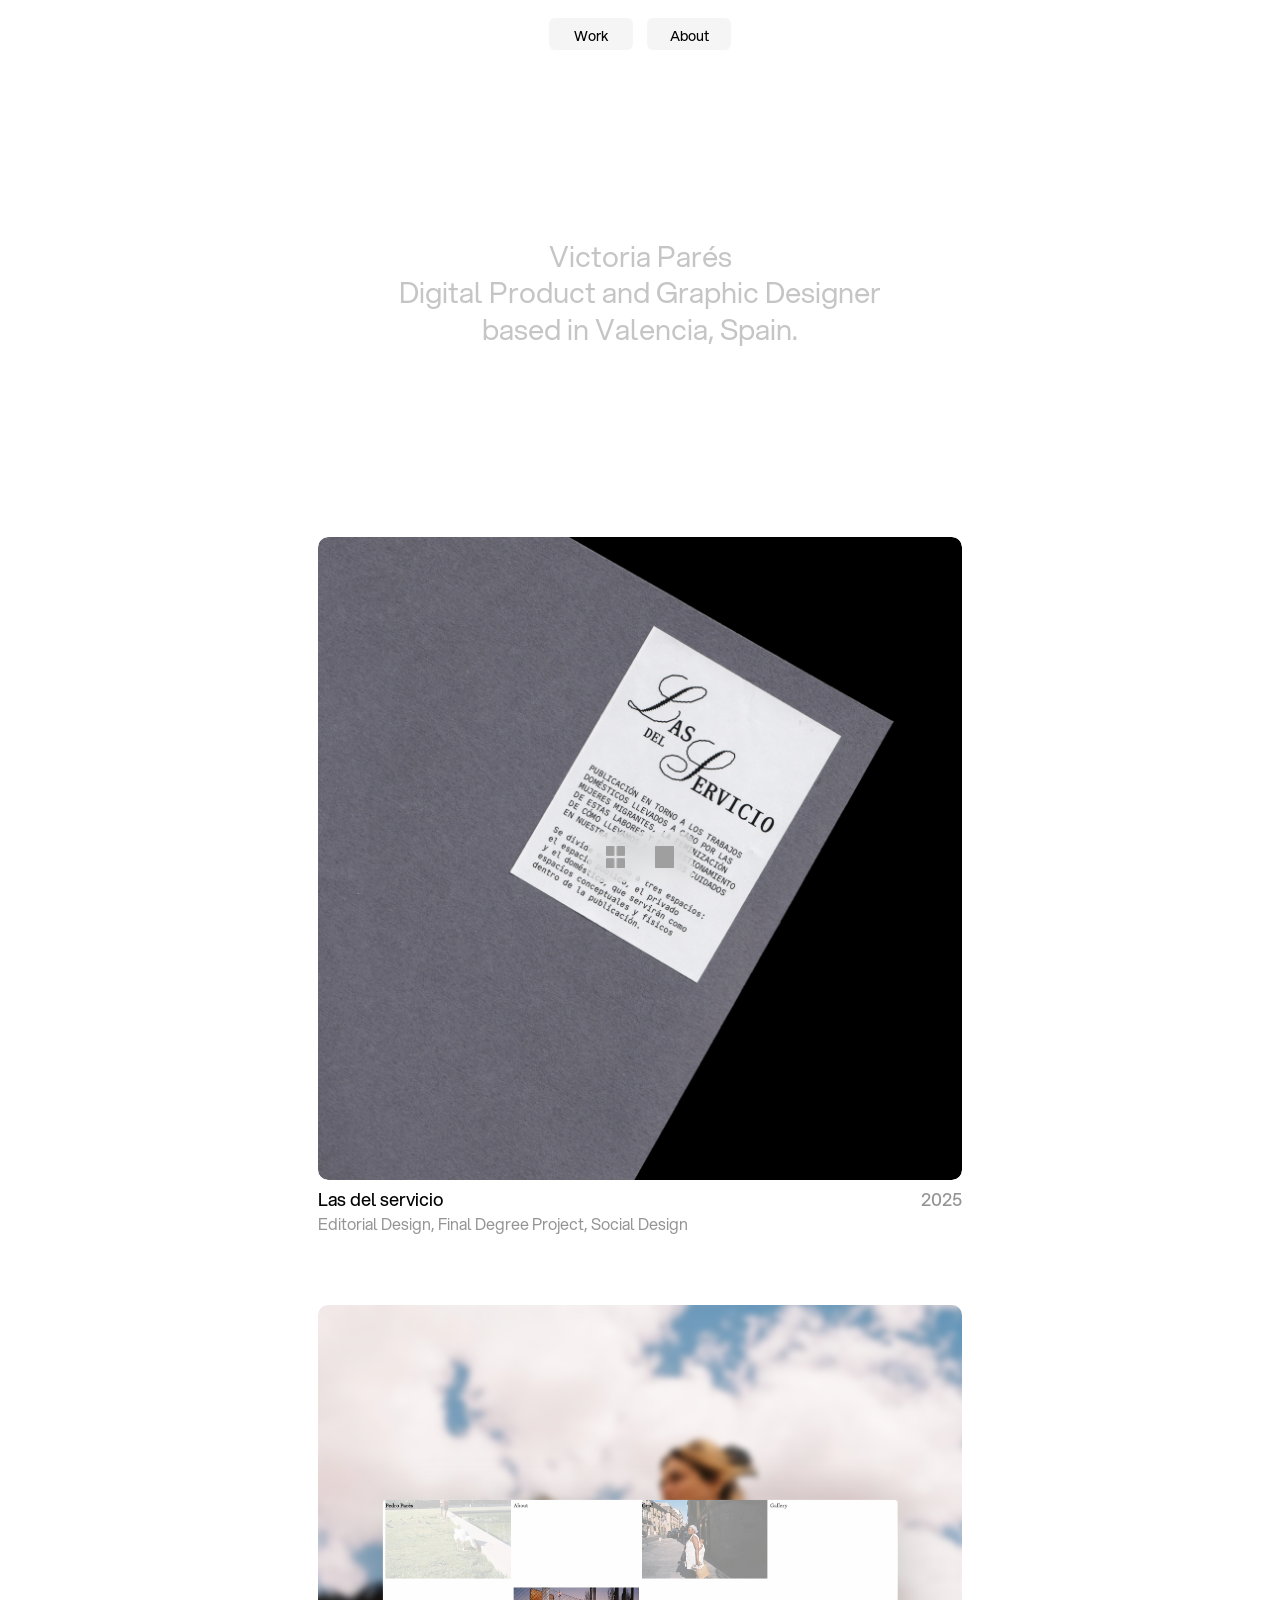
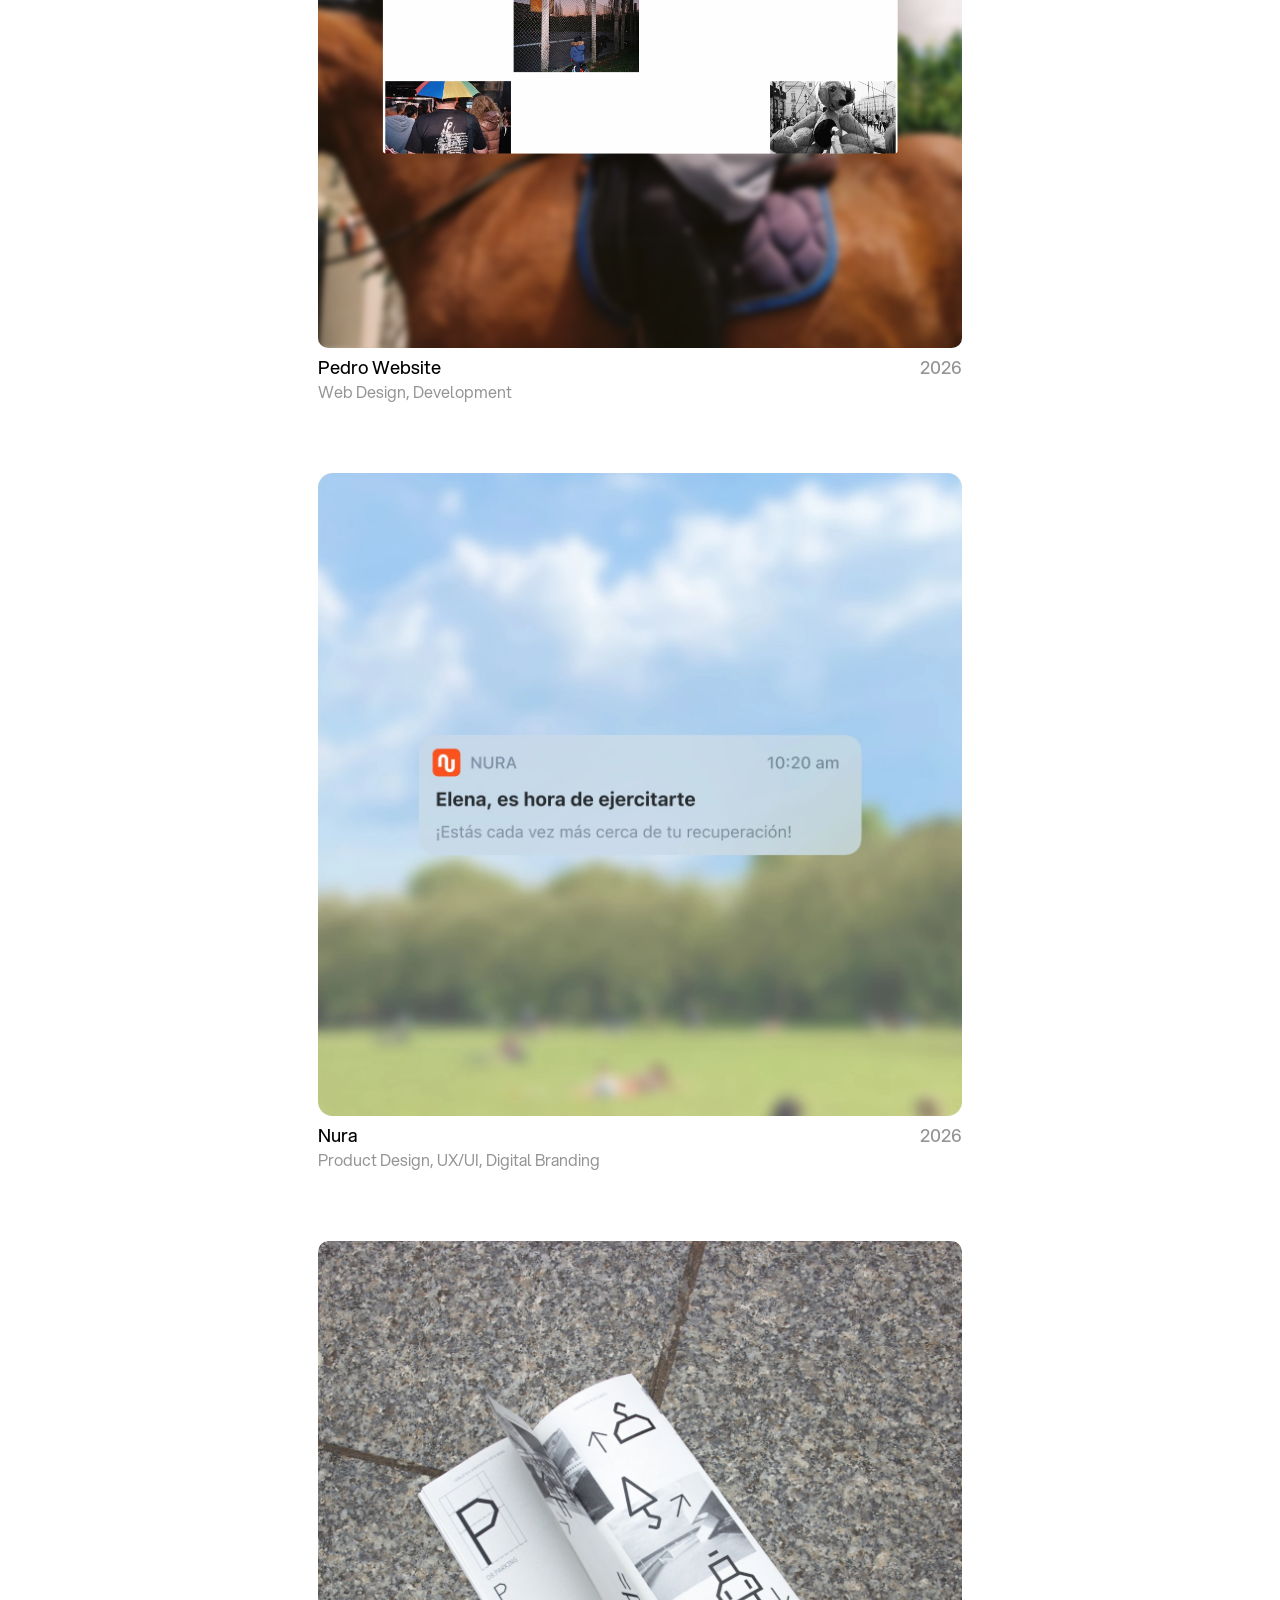
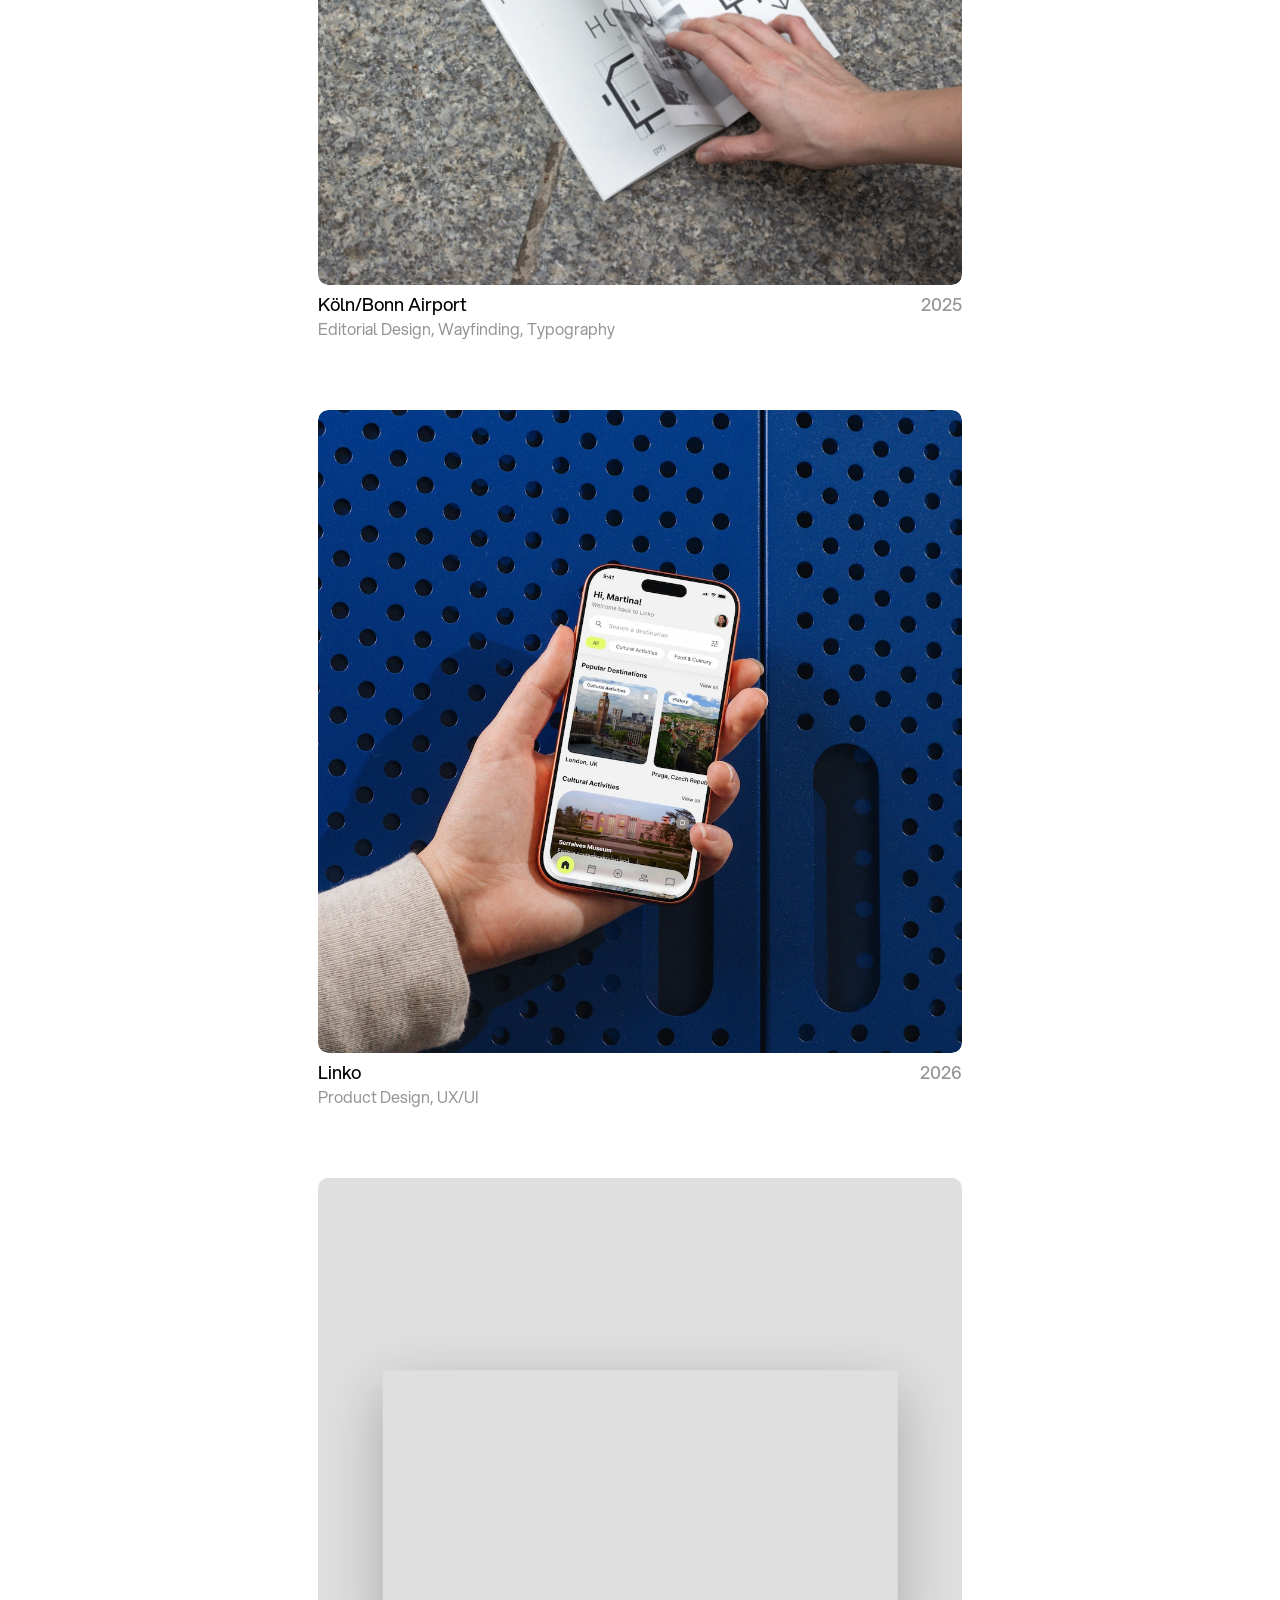
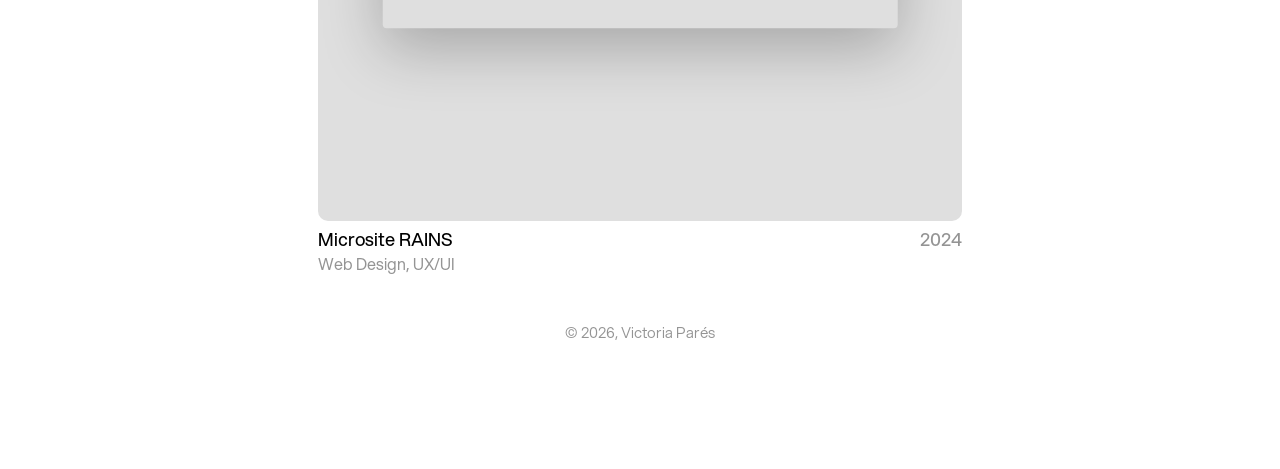
==== Grid.html @ 8cbe00f9 "1" ====
<!DOCTYPE html>
<!--
    Designed & developed 
    by Victoria Parés
    © 2026
-->
<html lang="en">
<head>
    <meta charset="UTF-8">
    <meta name="viewport" content="width=device-width, initial-scale=1.0">
    <title>Victoria Parés</title>
    <meta name="description" content="Victoria Parés, Digital Product Designer and Graphic Designer.">
    <link rel="preload" href="Fuentes/fonts/webfonts/Aspekta-100.woff2" as="font" type="font/woff2" crossorigin> <!--Donde poner la fuente de la web-->
    <link rel="stylesheet" href="css/index.css">
    <link rel="icon" href="#" type="Media/favicon.png"> 
    <script defer src="js/index.js"></script>
</head>

<body>
    <div class="cursor-label" aria-hidden="true">View project</div>
    <!--HEADER-->
    <header class="header">

        <nav class="nav">
            <ul class="nav__ul">
                <li class="nav__li">
                    <a href="#" class="nav__a" title="Work">
                        Work
                    </a>
                </li>
                <li class="nav__li">
                    <a href="#" class="nav__a" id="aboutTrigger" title="About">
                        About
                    </a>
                </li>
            </ul>
        </nav>

    </header>
    <!--HEADER-->

    <!--MAIN-->
    <main>
    <!--ABOUT CONTAINER-->
        <div class="about-overlay">

        <div class="about-panel">
            <div class="div-panel__content">

                <div class="div-panel__cards">
                    <h2 class="h2-panel__titles">About</h2>
                    <p class="p-panel__about">I’m Victoria, a Venezuelan Digital Product  
                    and Graphic Designer based <br class="break-desktop">in Valencia, Spain.
                    Passionate about creating minimal, functional 
                    and accessible digital experiences that balance aesthetics, usability<br class="break-desktop"> and user needs.</p>
                    <hr class="hr-panel">
                    <p class="p-panel__about">My interests also include editorial design, corporate identity<br class="break-desktop"> and visual communication.</p>
                </div>

                <div class="div-panel__cards">
                    <h2 class="h2-panel__titles">Skills</h2>
                        <ul class="ul__skills">
                            <li class="li__skills">Product Design</li>
                            <li class="li__skills">UX/UI Design</li>
                            <li class="li__skills">Front-end Development</li>
                            <li class="li__skills">Editorial Design</li>
                            <li class="li__skills">Brand
                            Identity</li>
                            <li class="li__skills">Packaging</li>
                            <li class="li__skills">Art Direction</li>
                            <li class="li__skills">Wayfinding</li>
                        </ul>
                </div>

                <div class="div-panel__cards">
                    <h2 class="h2-panel__titles">Experience</h2>
                        <div class="div__about_information">
                            <div class="div__about_titles">
                                <h3 class="h3__about">UX/UI Design Intern</h3>
                                <h3 class="h3__about_date">2025</h3>
                            </div>
                            <h4 class="h4__about">Duacode</h4>
                        </div>

                        <div class="div__about_information">
                            <div class="div__about_titles">
                                <h3 class="h3__about">Graphic Design Intern</h3>
                                <h3 class="h3__about_date">2024</h3>
                            </div>
                            <h4 class="h4__about">Samaruc Estudio</h4>
                        </div>
                </div>

                <div class="div-panel__cards">
                    <h2 class="h2-panel__titles">Education</h2>
                        <div class="div__about_information">
                            <div class="div__about_titles">
                                <h3 class="h3__about">MA UX/UI and Front-End Development</h3>
                                <h3 class="h3__about_date">2026</h3>
                            </div>
                            <h4 class="h4__about">CEI Valencia</h4>
                        </div>

                        <div class="div__about_information">
                            <div class="div__about_titles">
                                <h3 class="h3__about">Graphic Design Degree</h3>
                                <h3 class="h3__about_date">2020-25</h3>
                            </div>
                            <h4 class="h4__about">EASD Valencia</h4>
                        </div>
                </div>

                <div class="div-panel__cards">
                    <h2 class="h2-panel__titles">Awards</h2>

                        <div class="div__about_information">
                            <div class="div__about_titles">
                                <h3 class="h3__about">Silver ADCV — Students Category</h3>
                                <h3 class="h3__about_date">2026</h3>
                            </div>
                            <h4 class="h4__about">ADCV</h4>
                        </div>
                </div>

                <div class="div-panel__cards div-panel__contact">
                    <div class="div__about_contact">
                        <h2 class="h2-panel__titles">Contact</h2>
                        <div class="div__about_enlaces">
                            <ul class="ul__about_enlaces">
                                <li class="li__about_enlaces"><a href="mailto:mavictoriapares@gmail.com" target="_blank" rel="noopener noreferrer">mavictoriapares@gmail.com</a></li>
                                <li class="li__about_enlaces"><a href="https://www.instagram.com/vickyparesm/" target="_blank" rel="noopener noreferrer">Instagram</a></li>
                                <li class="li__about_enlaces"><a href="https://www.linkedin.com/in/vickypares/" target="_blank" rel="noopener noreferrer">LinkedIn</a></li>
                            </ul>
                        </div>
                    </div>
                    <p class="p__about_info">
                    For more information <a href="Media/Victoria_Pares_CV_Product_Designer_Website.pdf" class="link__cv" target="_blank" rel="noopener noreferrer">download </a>my CV
                    </p>
            </div>

            </div>
        </div>
    </div>

        <!--H1-->
        <section class="section__hero">
            <h1 class="section__h1">
                <span class="section__h1--name">Victoria Parés</span><br class="break">Digital Product and Graphic Designer<br class="break">
                based in Valencia, Spain.
            </h1>
        </section>
        <!--H1-->

        <!--CONTENT-->
        <section class="section__content">

            <div class="div__content div__img_3">
                <a href="tfg.html" class="link__project" aria-label="Las del servicio">
                    <div class="media__wrapper">
                        <picture>
                            <source srcset="Media/Proyecto_3_Default.webp" type="image/webp">
                            <img src="Media/Proyecto_3_Default.jpg" alt="Cover of the publication Las del servicio" class="media__img media__img--default">
                        </picture>
                        <picture>
                            <source srcset="Media/Proyecto_3_Hover.jpg" type="image/webp">
                            <img src="Media/Proyecto_3_Hover.jpg" alt="Las del servicio complete project" class="media__img media__img--hover">
                        </picture>
                    </div>
                    <div class="section__description">
                        <div class="section__description_titles">
                            <h2 class="h2 h2__section__content">Las del servicio</h2>
                            <h3 class="h3 h3__section__content">2025</h3>
                        </div>
                        <p class="p p__section__content">Editorial Design, Final Degree Project, Social Design</p>
                    </div>
                </a>
            </div>

            <div class="div__content div__img_1">
                <a href="Pedro.html" class="link__project" aria-label="Ver proyecto Web Pedro">
                    <div class="media__wrapper media__wrapper--framed">
                        <img src="Media/grid_19_color_new.webp" alt="Pedro Website Portfolio" class="media__bg">
                        <video 
                            class="media__video--framed" 
                            src="Media/Video_Pedro_3_Home_compress.mp4" 
                            poster="Media/Video_Pedro_3_Home 1.jpg"
                            autoplay 
                            muted 
                            loop 
                            playsinline
                            preload="metadata">
                        </video>
                    </div>
                    <div class="section__description">
                        <div class="section__description_titles">
                            <h2 class="h2 h2__section__content">Pedro Website</h2>
                            <h3 class="h3 h3__section__content">2026</h3>
                        </div>
                        <p class="p p__section__content">Web Design, Development</p>
                    </div>
                </a>
            </div> 

            <div class="div__content div__img_2">
                <a href="nura.html" class="link__project" aria-label="Nura">
                    <div class="media__wrapper">
                        <picture>
                            <source srcset="Media/Proyecto_2_Mockup2.webp" type="image/webp">
                            <img src="Media/Proyecto_2_Mockup2.jpg" alt="Nura app notification" class="media__img media__img--default">
                        </picture>
                        <picture>
                            <source srcset="Media/Proyecto_4_Default2.webp" type="image/webp">
                            <img src="Media/Proyecto_4_Default2.jpg" alt="Nura app screens" class="media__img media__img--hover">
                        </picture>
                    </div>
                    <div class="section__description">
                        <div class="section__description_titles">
                            <h2 class="h2 h2__section__content">Nura</h2>
                            <h3 class="h3 h3__section__content">2026</h3>
                        </div>
                        <p class="p p__section__content">Product Design, UX/UI, Digital Branding</p>
                    </div>
                </a>
            </div>

            <div class="div__content div__img_5">
                <a href="Wayfinding.html" class="link__project" aria-label="Ver proyecto Wayfinding">
                    <div class="media__wrapper">
                        <picture>
                            <source srcset="Media/Proyecto_5_Default.webp" type="image/webp">
                            <img src="Media/Proyecto_5_Default.jpg" alt="Köln/Bonn Airport publication" class="media__img media__img--default">
                        </picture>
                        <picture>
                            <source srcset="Media/Proyecto_5_Hover.webp" type="image/webp">
                            <img src="Media/Proyecto_5_Hover.jpg" alt="Close up of the Köln/Bonn Airport publication" class="media__img media__img--hover">
                        </picture>
                    </div>
                    <div class="section__description">
                        <div class="section__description_titles">
                            <h2 class="h2 h2__section__content">Köln/Bonn Airport</h2>
                            <h3 class="h3 h3__section__content">2025</h3>
                        </div>
                        <p class="p p__section__content">Editorial Design, Wayfinding, Typography</p>
                    </div>
                </a>
            </div>

            <div class="div__content div__img_4">
                <a href="linko.html" class="link__project" aria-label="Ver proyecto Linko">
                    <div class="media__wrapper">
                        <picture>
                            <source srcset="Media/Proyecto_Linko_Default_Mockup2.webp" type="image/webp">
                            <img src="Media/Proyecto_Linko_Default_Mockup2.jpeg" alt="Linko app mockup" class="media__img media__img--default">
                        </picture>
                        <picture>
                            <source srcset="Media/Proyecto_4_Linko_Hover_2.webp" type="image/webp">
                            <img src="Media/Proyecto_4_Linko_Hover_2.jpg" alt="Linko app screens" class="media__img media__img--hover">
                        </picture>
                    </div>
                    <div class="section__description">
                        <div class="section__description_titles">
                            <h2 class="h2 h2__section__content">Linko</h2>
                            <h3 class="h3 h3__section__content">2026</h3>
                        </div>
                        <p class="p p__section__content">Product Design, UX/UI</p>
                    </div>
                </a>
            </div>

            <div class="div__content div__img_6">
                <div class="media__wrapper media__wrapper--framed media__wrapper--color" style="--frame-bg: #1a1a1a;" data-label="Coming soon">
                    <video
                        class="media__video--framed"
                        src="Media/Web_RAINS_4.mp4"
                        poster="Media/Proyecto_6_Poster.jpg"
                        autoplay
                        muted
                        loop
                        playsinline
                        preload="metadata"
                        disablepictureinpicture
                        controlslist="nodownload nofullscreen noremoteplayback">
                    </video>
                </div>
                <div class="section__description">
                    <div class="section__description_titles">
                        <h2 class="h2 h2__section__content">Microsite RAINS</h2>
                        <h3 class="h3 h3__section__content">2024</h3>
                    </div>
                    <p class="p p__section__content">Web Design, UX/UI</p>
                </div>
            </div>

        </section>
        <!--CONTENT-->

        <!--BUTTONS GRID-->
        <div class="div__section_grid">
            <ul class="div__section_ul">
                <li class="div__section_li">
                    <a href="index.html" class="div__section_a" title="List">
                        <img src="Media/grid.png" alt="List">
                    </a>
                </li>
                <li class="div__section_li">
                    <a href="#" class="div__section_a" title="Grid">
                        <img src="Media/list.png" alt="Grid">
                    </a>
                </li>
            </ul>
        </div>
        <!--BUTTONS GRID-->

    </main>
    <!--MAIN-->

    <!--FOOTER-->
    <footer>
        <p class="p__footer">© 2026, Victoria Parés</p>
    </footer>
    <!--FOOTER-->
</body>
</html>
---- css/index.css ----
/* TIPOGRAFÍAS */
@font-face {
    font-family: "Aspekta";
    src: url("../Fuentes/fonts/webfonts/Aspekta-100.woff2") format("woff2");
    font-weight: 100;
    font-style: normal;
    font-display: swap;
}

@font-face {
    font-family: "Aspekta";
    src: url("../Fuentes/fonts/webfonts/Aspekta-150.woff2") format("woff2");
    font-weight: 150;
    font-style: normal;
    font-display: swap;
}

@font-face {
    font-family: "Aspekta";
    src: url("../Fuentes/fonts/webfonts/Aspekta-200.woff2") format("woff2");
    font-weight: 200;
    font-style: normal;
    font-display: swap;
}

@font-face {
    font-family: "Aspekta";
    src: url("../Fuentes/fonts/webfonts/Aspekta-250.woff2") format("woff2");
    font-weight: 250;
    font-style: normal;
    font-display: swap;
}

@font-face {
    font-family: "Aspekta";
    src: url("../Fuentes/fonts/webfonts/Aspekta-300.woff2") format("woff2");
    font-weight: 300;
    font-style: normal;
    font-display: swap;
}

@font-face {
    font-family: "Aspekta";
    src: url("../Fuentes/fonts/webfonts/Aspekta-350.woff2") format("woff2");
    font-weight: 350;
    font-style: normal;
    font-display: swap;
}

@font-face {
    font-family: "Aspekta";
    src: url("../Fuentes/fonts/webfonts/Aspekta-400.woff2") format("woff2");
    font-weight: 400;
    font-style: normal;
    font-display: swap;
}

@font-face {
    font-family: "Aspekta";
    src: url("../Fuentes/fonts/webfonts/Aspekta-450.woff2") format("woff2");
    font-weight: 450;
    font-style: normal;
    font-display: swap;
}

@font-face {
    font-family: "Aspekta";
    src: url("../Fuentes/fonts/webfonts/Aspekta-500.woff2") format("woff2");
    font-weight: 500;
    font-style: normal;
    font-display: swap;
}

@font-face {
    font-family: "Aspekta";
    src: url("../Fuentes/fonts/webfonts/Aspekta-600.woff2") format("woff2");
    font-weight: 600;
    font-style: normal;
    font-display: swap;
}


/* ROOT */
:root {
    /*COLORES*/
    --text-dark: #000000; /*Color textos negro*/
    --text-light: #949494; /*Color textos gris*/
    --text-lighter: #c5c5c5; /*Color textos gris claro*/

    /*FUENTES*/
    --font-family: 'Aspekta', sans-serif; 

    /*SIZES*/
    --max-width-xl: 1920px; 

    /*TAMAÑOS IMÁGENES*/
    --img-ratio: 660 / 660; /* Desktop */
    --img-ratio-compact: 5 / 5; /* Ipad/Mobile*/

    /*MÁRGENES*/
    --side-margin: clamp(16px, 3vw, 64px);
    --side-margin-about: clamp(16px, 3vw, 24px);
    --hero-gap: 190px;
    --header-height: 70px;
    --header-btn-height: 26px;
    --header-gap: calc((var(--header-height) - var(--header-btn-height)) / 2); 
    --max-width-content: 1200px;

    /*BOTONES FLOTANTES*/
    --btn-bg: rgba(235, 235, 235, 0.5);
    --btn-bg-hover: rgba(245, 245, 245, 0.92);
    --btn-blur: blur(20px);
}

/* RESET CSS */
* {
    box-sizing: border-box;
    margin: 0;
    padding: 0;
    scroll-behavior: smooth;
}

img {
    max-width: 100%;
    height: auto;
    display: block;
    border-radius: 10px;
}

a {
    color: inherit;
    text-decoration: none;
}

li {
    list-style: none;
}

html, .about-overlay {
    scrollbar-width: none;        
    -ms-overflow-style: none;       
}

html::-webkit-scrollbar,
.about-overlay::-webkit-scrollbar {
    display: none;                 
}

video::-webkit-media-controls,
video::-webkit-media-controls-start-playback-button,
video::-webkit-media-controls-panel {
    display: none !important;
    -webkit-appearance: none;
}

/* BODY */
body {
    font-family: 'Aspekta', sans-serif;
    padding-bottom: 80px;
}

/* TRANSICIÓN DE ENTRADA */
@keyframes fade-up {
    from {
        opacity: 0;
        transform: translateY(20px);
    }
    to {
        opacity: 1;
        transform: none;
    }
}

@keyframes fade-in {
    from { opacity: 0; }
    to   { opacity: 1; }
}

.header,
.div__section_grid {
    animation: fade-in 1s ease backwards;
}
.section__hero, .div__project_container {
    animation: fade-up 1s ease both;
}

.section__content,
.section__content_grid {
    animation: fade-up 1s ease 0.25s both;
}

.div__project_container ~ .div__gallery,
.div__project_container ~ .div__research {
    animation: fade-up 1s ease 0.25s both;
}

.div__gallery_group .media__video--framed.media__video--phone {
    width: 40%;          /* más pequeño: ajusta a tu gusto (30%–50%) */
    border-radius: 4px; /* esquinas redondeadas */
    aspect-ratio: auto;
    object-fit: cover;
}

@media (prefers-reduced-motion: reduce) {
    .header,
    .div__section_grid,
    .section__hero,
    .section__content,
    .section__content_grid,
    .div__project_container,
    .div__project_container ~ .div__gallery,
    .div__project_container ~ .div__research {
        animation: none;
    }
}

/* RATÓN HOVER */
.cursor-label {
    position: fixed;
    top: 0;
    left: 0;
    z-index: 300;
    pointer-events: none;
    font-family: var(--font-family);
    font-size: 12px;
    font-weight: 400;
    line-height: 1;
    color: var(--text-dark);
    background: rgba(255, 255, 255, 0.7);
    backdrop-filter: blur(10px);
    -webkit-backdrop-filter: blur(10px);
    padding: 8px 12px;
    border-radius: 6px;
    white-space: nowrap;
    opacity: 0;
    transition: opacity 0.25s ease;
}

.cursor-label.is-visible {
    opacity: 1;
}

.media__wrapper,
.div__content_driv img {
    cursor: none;
}

@media (hover: none) {
    .cursor-label {
        display: none;
    }
}

/* HEADER */
.header {
    height: var(--header-height);
    display: flex;
    justify-content: center;
    align-items: flex-start;      
    padding-top: 18px;            
    position: fixed;
    top: 0;
    left: 0;
    width: 100%;
    z-index: 250;
}

.header ul {
    display: flex;
    gap: 14px;
}

.header li {
    width: 84px;
    text-align: center;
    background: var(--btn-bg);
    backdrop-filter: var(--btn-blur);
    -webkit-backdrop-filter: var(--btn-blur);
    transition: background 0.6s ease;
    padding-top: 4.5px;
    padding-bottom: 4.5px;
    padding-left: 0;
    padding-right: 0;
    border-radius: 6px;
}

@media (hover: hover) {
    .header li:hover,
    .div__section_li:hover {
        background: rgba(0, 0, 0, 0.26);
    }
}

.header a, .div__section_grid a {
    font-family: var(--font-family);
    font-weight: 500;
    font-size: 14px;
}

.header,
.div__section_grid {
    transition: transform 0.4s ease, opacity 0.4s ease;
}

.header.is-hidden {
    transform: translateY(-100%);
    opacity: 0;
    pointer-events: none;
}

.div__section_grid.is-hidden {
    transform: translateY(100%);
    opacity: 0;
    pointer-events: none;
}

/*ABOUT CONTAINER*/
.about-overlay {
    position: fixed;
    inset: 0;
    z-index: 150;
    overflow-y: auto;
    overscroll-behavior: contain;
    visibility: hidden;
    pointer-events: none;
}

.about-overlay.is-ready {
    transition: visibility 0s linear 0.8s;
}

.about-overlay::before {
    content: "";
    position: fixed;
    inset: 0;
    background: rgba(208, 204, 204, 0.25);
    backdrop-filter: blur(30px);
    -webkit-backdrop-filter: blur(4px);
    z-index: -1;
    opacity: 0;
}

.about-overlay.is-ready::before {
    transition: opacity 0.8s ease;
}

.about-overlay.is-open {
    visibility: visible;
    pointer-events: auto;
    transition-delay: 0s;
}

.about-overlay.is-open::before {
    opacity: 1;
}

.about-panel {
    position: relative;           
    width: min(550px, 94%);
    height: auto;                  
    margin: var(--header-height) auto;           
    background: rgb(226, 224, 224, 0.8);
    backdrop-filter: blur(10px);
    -webkit-backdrop-filter: blur(10px);
    padding: 30px 24px;
    border-radius: 6px;
    transform: translateY(30px); 
    opacity: 0;
}

.about-overlay.is-ready .about-panel {
    transition: opacity 0.8s ease, transform 0.8s ease;
}

.about-overlay.is-open .about-panel {
    opacity: 1;
    transform: translateY(0);
}

.about-panel.is-open {
    opacity: 1;
    pointer-events: auto;
    transform: translateX(-50%) translateY(0);
}

.about-panel__close {
    position: sticky;
    top: 0;
    float: right;
    background: none;
    border: none;
    font-size: 24px;
    line-height: 1;
    cursor: pointer;
    color: var(--text-dark);
}

body.no-scroll {
    overflow: hidden;
}

.div-panel__content {
    display: flex;
    flex-direction: column;
    gap: 24px;
}

.div-panel__cards {
    display: flex;
    flex-direction: column;
    gap: 6px;
}

.ul__skills {
    display: flex;
    flex-wrap: wrap;
    gap: 6px;
    margin-top: 4px;
}

.li__skills {
    font-family: var(--font-family);
    font-size: 12px;
    font-weight: 400;
    line-height: 1;
    color: var(--text-dark);
    background: rgba(0, 0, 0, 0.08);
    padding: 8px 12px;
    border-radius: 6px;
}

.p-panel__about, .h3__about {
    font-family: var(--font-family);
    font-size: 16px;
    font-weight: 350;
    line-height: 125%;
}

.h2-panel__titles {
    font-family: var(--font-family);
    font-size: 11px;
    font-weight: 350;
    color: var(--text-light);
}

.div-panel__cards {
    display: flex;
    flex-direction: column;
}

.div__about_titles {
    display: flex;
    justify-content: space-between;
}

.h3__about_date {
    font-family: var(--font-family);
    font-size: 16px;
    font-weight: 350;
    color: var(--text-light);
}

.h4__about {
    font-family: var(--font-family);
    font-size: 15px;
    font-weight: 350;
    color: var(--text-light);
}

.li__about_enlaces {
    font-family: var(--font-family);
    font-size: 16px;
    font-weight: 350;
}

.p__about_info {
    font-family: var(--font-family);
    font-size: 16px;
    color: var(--text-light);
    font-weight: 350;
}

.hr-panel {
    border: none;
    margin: 3px;
}

.div-panel__contact {
    display: flex;
    flex-direction: column;
    gap: 14px;
}

.link__cv {
    color: var(--text-dark)
}

/* HERO */
.header a {
    color: var(--text-dark);  
}

.section__hero {
    width: min(600px, 80%);
    text-align: center;
    margin: 0 auto;
    padding-top: calc(48px + var(--hero-gap));
    padding-bottom: var(--hero-gap);

}

.section__h1 {
    color: var(--text-lighter);
    font-weight: 400;
    font-size: 29px;
    line-height: 125%;
    font-family: var(--font-family);
}

/* CONTENT */
.media__wrapper--framed {
    position: relative;
    overflow: hidden;
    border-radius: 20px;
}

.media__bg {
    width: 100%;
    height: 100%;
    object-fit: cover;
    display: block;
}

.media__wrapper--color-pedro {
    background: #DFDFDF;   /* pon aquí el color que elijas */
    aspect-ratio: 1 / 1;   /* cuadrado, igual que el resto de la rejilla */
}

.img__gallery--blur {
    opacity: 0.2;
}

.media__color--wide {
    width: 100%;
    aspect-ratio: 16 / 7;     /* misma proporción que .img__gallery */
    border-radius: 10px;
    background: #DFDFDF;      /* pon aquí el color que elijas */
}

@media (max-width: 600px) {
    .media__color--wide {
        aspect-ratio: 16 / 10;  /* igual que .img__gallery en móvil */
    }
}

.media__color--wide {
    position: relative;   /* por si no usas media__wrapper--framed */
    overflow: hidden;
}

.media__video--wide {
    width: auto;
    height: 60%;          /* se ajusta a la altura del bloque, no al ancho */
    max-width: 65%;
}

.media__video--framed {
    position: absolute;
    top: 50%;
    left: 50%;
    transform: translate(-50%, -50%);
    width: 80%;
    height: auto;
    object-fit: cover;
    border-radius: 4px;
    box-shadow: 0 20px 60px rgba(0, 0, 0, 0.25);
    z-index: 1;
}

.media__wrapper--color {
    background:  #DFDFDF;
    aspect-ratio: var(--img-ratio);
}

.section__content {
    display: flex;
    flex-direction: column;
    gap: 70px;
    padding-left: var(--side-margin);
    padding-right: var(--side-margin);
    max-width: 720px;
    margin: 0 auto;
}

.section__description_titles {
    display: flex;
    align-items: center;
    justify-content:space-between ;
}

.div__content, .div__content_driv {
    display: flex;
    flex-direction: column;
    gap: 5px;
}

.div__content img, .div__content_driv img {
    width: 100%;
    aspect-ratio: var(--img-ratio);  
    object-fit: cover;
    object-position: center;
    display: block;
}

.media__wrapper {
    position: relative;
    width: 100%;
    overflow: hidden;
    border-radius: 10px;
}

.media__img--default,
.media__img--hover {
    width: 100%;
    aspect-ratio: var(--img-ratio);  
    object-fit: cover;
    transition: opacity 0.4s ease;
}

.media__img--hover {
    position: absolute;
    top: 0;
    left: 0;
    opacity: 0;
}

.link__external {
    color: var(--text-dark);
    transition: color 0.8s ease;
}

@media (hover: hover) {
    .link__external:hover {
        color: var(--text-light);
    }
}

@media (hover: hover) and (pointer: fine) {
    .media__wrapper:hover .media__img--hover {
        opacity: 1;
    }

    .media__wrapper:hover .media__img--default {
        opacity: 0;
    }
}

.h2__section__content {
    color: var(--text-dark);
    font-size: 18px;
    font-weight: 450;
}

.h3__section__content {
    color: var(--text-light);
    font-size: 18px;
    font-weight: 450;
}

.p__section__content {
    color: var(--text-light);
    font-size: 16px;
    font-weight: 400;
}

.link__project {
    display: flex;
    flex-direction: column;
    gap: 6px;
}

/* BUTTONS GRID */
.div__section_grid {
    height: 70px;
    display: flex;
    justify-content: center;
    align-items: flex-end;        
    padding-bottom: 18px;         
    position: fixed;
    bottom: 0;
    left: 0;
    width: 100%;
    z-index: 100;
}

.div__section_ul {
    display: flex;
    flex-wrap: wrap;
    justify-content: center;
    gap: 14px;
    padding: 0;
    margin: 0;
    list-style: none;
}

.div__section_li {
    background: var(--btn-bg);
    transition: background 0.6s ease;
    backdrop-filter: blur(10px);
    -webkit-backdrop-filter: blur(10px);
    padding-left: 13px;
    padding-right: 13px;
    padding-top: 10px;
    padding-bottom: 10px;
    border-radius: 6px;
}

.header a, .div__section_grid a, .div__section_li {
    font-family: var(--font-family);
    font-weight: 450;
    font-size: 14px;
}

/* TAGS FIJOS EN PÁGINAS DE PROYECTO */
.div__section_grid:not(:has(img)) {
    transform: translateY(100%);
    opacity: 0;
    pointer-events: none;
    animation: none;
}

.div__section_grid:not(:has(img)).is-visible {
    transform: none;
    opacity: 1;
}

.div__section_grid:not(:has(img)) .div__section_li {
    pointer-events: auto;
}

.div__section_grid:not(:has(img)) .div__section_ul {
    gap: 12px;
}

.div__section_grid:not(:has(img)) .div__section_li {
    padding: 0;
    pointer-events: auto;
}

.div__section_grid:not(:has(img)) .div__section_li a {
    display: block;
    padding: 8px 12px;
    font-size: 12px;
    font-weight: 400;
    line-height: 1;
    color: var(--text-dark);
}

/* CONTENT GRID */
.section__content_grid {
    display: grid;
    grid-template-columns: repeat(2, 1fr);
    column-gap: 28px;
    row-gap: 90px;
    margin: 0 auto;
    max-width: 900px;
    width: 100%;
    padding-left: var(--side-margin);
    padding-right: var(--side-margin);
}

/* PROJECTS */
.container {
    width: 100%;
    max-width: var(--max-width-content);
    margin-inline: auto;
    padding-inline: var(--side-margin);
}

/* PROJECT INFORMATION */
.div__project_container {
    display: flex;
    flex-direction: column;
    align-items: center;
    padding-top: 160px;
    padding-bottom: 40px;
    gap: 20px;
    text-align: center;
}

.h1__titles_projects {
    color: var(--text-dark);
    font-weight: 450;
    font-size: 29px;
    line-height: 125%;
    font-family: var(--font-family);
}

.p__project_information {
    font-family: var(--font-family);
    font-weight: 400;
    color: var(--text-light);
    line-height: 132%;
    max-width: 700px;
    font-size: 17px;
}

.div__scoope .ul__skills {
    justify-content: center;
}

/* IMAGES GALLERY */
.div__gallery {
    display: flex;
    flex-direction: column;
    gap: 24px;
}

.div__gallery img {
    width: 100%;
}

.img__gallery {
    aspect-ratio: 16 / 7;
    object-fit: cover;
}

.div__gallery_group {
    display: grid;
    grid-template-columns: repeat(2, 1fr);
    gap: 24px;
}

.div__gallery_group img {
    aspect-ratio: 1 / 1;
    object-fit: cover;
}

.media__bg {
    width: 100%;
    height: 100%;
    object-fit: cover;
    display: block;
    border-radius: 0;      
    filter: blur(3px);    
    transform: scale(1.15);       
}

.div__gallery_group .media__wrapper--framed {
    border-radius: 10px;
}

.div__gallery_group .media__video--framed {
    position: absolute;
    inset: 0;
    margin: auto;
    transform: none;
    width: 80%;
    height: auto;
    aspect-ratio: auto;
    border-radius: 4px;
}


/* RESEARCH */
.div__research {
    display: flex;
    flex-direction: column;
    gap: 34px;
    padding-top: 70px;
}

.h2__content_title {
    color: var(--text-dark);
    font-weight: 450;
    font-size: 25px;
    line-height: 125%;
    font-family: var(--font-family);
}

.p__content_information {
    font-family: var(--font-family);
    font-weight: 350;
    color: var(--text-light);
    line-height: 136%;
    font-size: 16px;
}

.div__content_text {
    display: flex;
    flex-direction: column;
    gap: 8px;
}

.div__research .img__content {
    width: 100%;
    aspect-ratio: 16 / 7;
    object-fit: cover;
    object-position: center;
}


.p__research {
    margin-bottom: 2px;
}

.image__center {
    display: block;
    grid-template-columns: none;
    width: calc((100% - 24px) / 2);
    margin-inline: auto;
}

.image__center img {
    width: 100%;
    aspect-ratio: 1 / 1;
    object-fit: cover;
}

.span__decision_title {
    font-family: var(--font-family);
    font-weight: 550;
}

.div__content_text--decisions {
    gap: 20px;
}

@media (max-width: 600px) {
    .image__center {
        width: 100%; 
    }
}

/* WAYFINDING */
.video__frame {
    width: 100%;
    aspect-ratio: 16 / 7;     
    background: #000;
    border-radius: 10px;
    overflow: hidden;
    display: flex;
    justify-content: center;
    align-items: center;
}

.video__frame video {
    height: 100%;     
    width: auto;
    max-width: 100%;
    display: block;
}

.div__gallery_group video {
    width: 100%;
    aspect-ratio: 1 / 1;
    object-fit: cover;
    border-radius: 10px;
    display: block;
}

.div__gallery_group video {
    width: 100%;
    aspect-ratio: 1 / 1;
    object-fit: cover;
    border-radius: 10px;
    display: block;
}

.video__crop {
    aspect-ratio: 1 / 1;
    overflow: hidden;
    border-radius: 10px;
}

.video__crop video {
    width: 100%;
    height: 100%;
    aspect-ratio: auto;
    object-fit: cover;
    display: block;
    transform: scale(1.03);  
}

/* FOOTER */
.p__footer {
    display: flex;
    justify-content: center;
    color: var(--text-light);
    font-family: var(--font-family);
    font-weight: 350;
    font-size: 15px;
    padding-top: 46px;
    padding-bottom: 46px;
}

/* BOTONES INFERIORES */
.div__section_grid:has(img) .div__section_ul {
    gap: 1px;
    flex-wrap: nowrap;
    padding: 4px;
    background: var(--btn-bg);
    backdrop-filter: blur(10px);
    -webkit-backdrop-filter: blur(10px);
    border-radius: 10px;
}

.div__section_grid:has(img) .div__section_li {
    background: transparent;
    backdrop-filter: none;
    -webkit-backdrop-filter: none;
    box-shadow: none;
    border-radius: 6px;
    transition: background 0.4s ease;
}

@media (hover: hover) {
    .div__section_grid:has(img) .div__section_li:hover {
        background: rgba(0, 0, 0, 0.12);
    }
}

/* ICONOS LIST / GRID */
.div__section_grid:has(img) {
    --icon-size: 22px;  
}

.div__section_grid:has(img) .div__section_a {
    position: relative;
    display: block;
    width: var(--icon-size);
    height: var(--icon-size);
}


/* MEDIA QUERYS */

/* MEDIA LAPTOP */
@media (max-width: 1500px) {

    .div__about {
        display: grid;
        grid-template-columns: repeat(3, 1fr);
        gap: 50px;
    }
    
}


/* MEDIA IPAD */
@media (max-width: 680px) {

     /* MEDIA WORK */
    .section__h1 {
    font-size: 30px;
    }

    :root {
        --img-ratio: var(--img-ratio-compact);  
    }

    .div__section_grid {
    display: none;
    }

    .section__content_grid {
    grid-template-columns: repeat(2, 1fr);
    row-gap: 60px;
    column-gap: 28px; 
    }

    }

    .div__section_a img {
    width: 22px;
    height: 22px;
    object-fit: contain;
    border-radius: 0;
}

/* MEDIA MOBILE */
@media (max-width: 600px) {

    /* MEDIA WORK */

    .section__h1 {
    font-size: 20px;
    line-height: 126%;
    }

    .div__content img, .div__content_driv img {
    height: auto;
    }

    .h2__section__content, .h3__section__content {
    font-size: 17px;
    }

    .p__section__content {
    font-size: 14px;
    } 

    .section__content {
        gap: 46px; 
    }

    .section__content_grid {
    grid-template-columns: repeat(1, 1fr);
    row-gap: 46px;
    }

    body {
    padding-bottom: 1px;
}

  /* MEDIA ABOUT */
.break-desktop {
        display: none;
    }


     /* PROJECTS */

    .p__project_information {
        line-height: 133%;
        font-size: 15px;
    }

    .div__gallery_group {
        grid-template-columns: 1fr;
    }

    .img__gallery {
    aspect-ratio: 16 / 10;
    }

    .h1__titles_projects {
        font-size: 24px;
    }

    .div__project_container {
        gap: 16px;
    }

    .div__research .img__content {
    aspect-ratio: 16 / 10;
    }

    .p__content_information {
        line-height: 133%;
        font-size: 15px;
        font-weight: 400;
    }

    /* PROJECTS */
    .div__project_container {
        padding-top: 110px;   
        padding-bottom: 28px; 
    }

    /* RESEARCH */
    .div__research {
        padding-top: 36px;   
    }
}

@media (max-width: 375px) {
    .section__hero {
        width: 92%;
    }

    .section__h1 {
        font-size: 19px;
        line-height: 129%;
    }
}
/* MEDIA QUERYS */
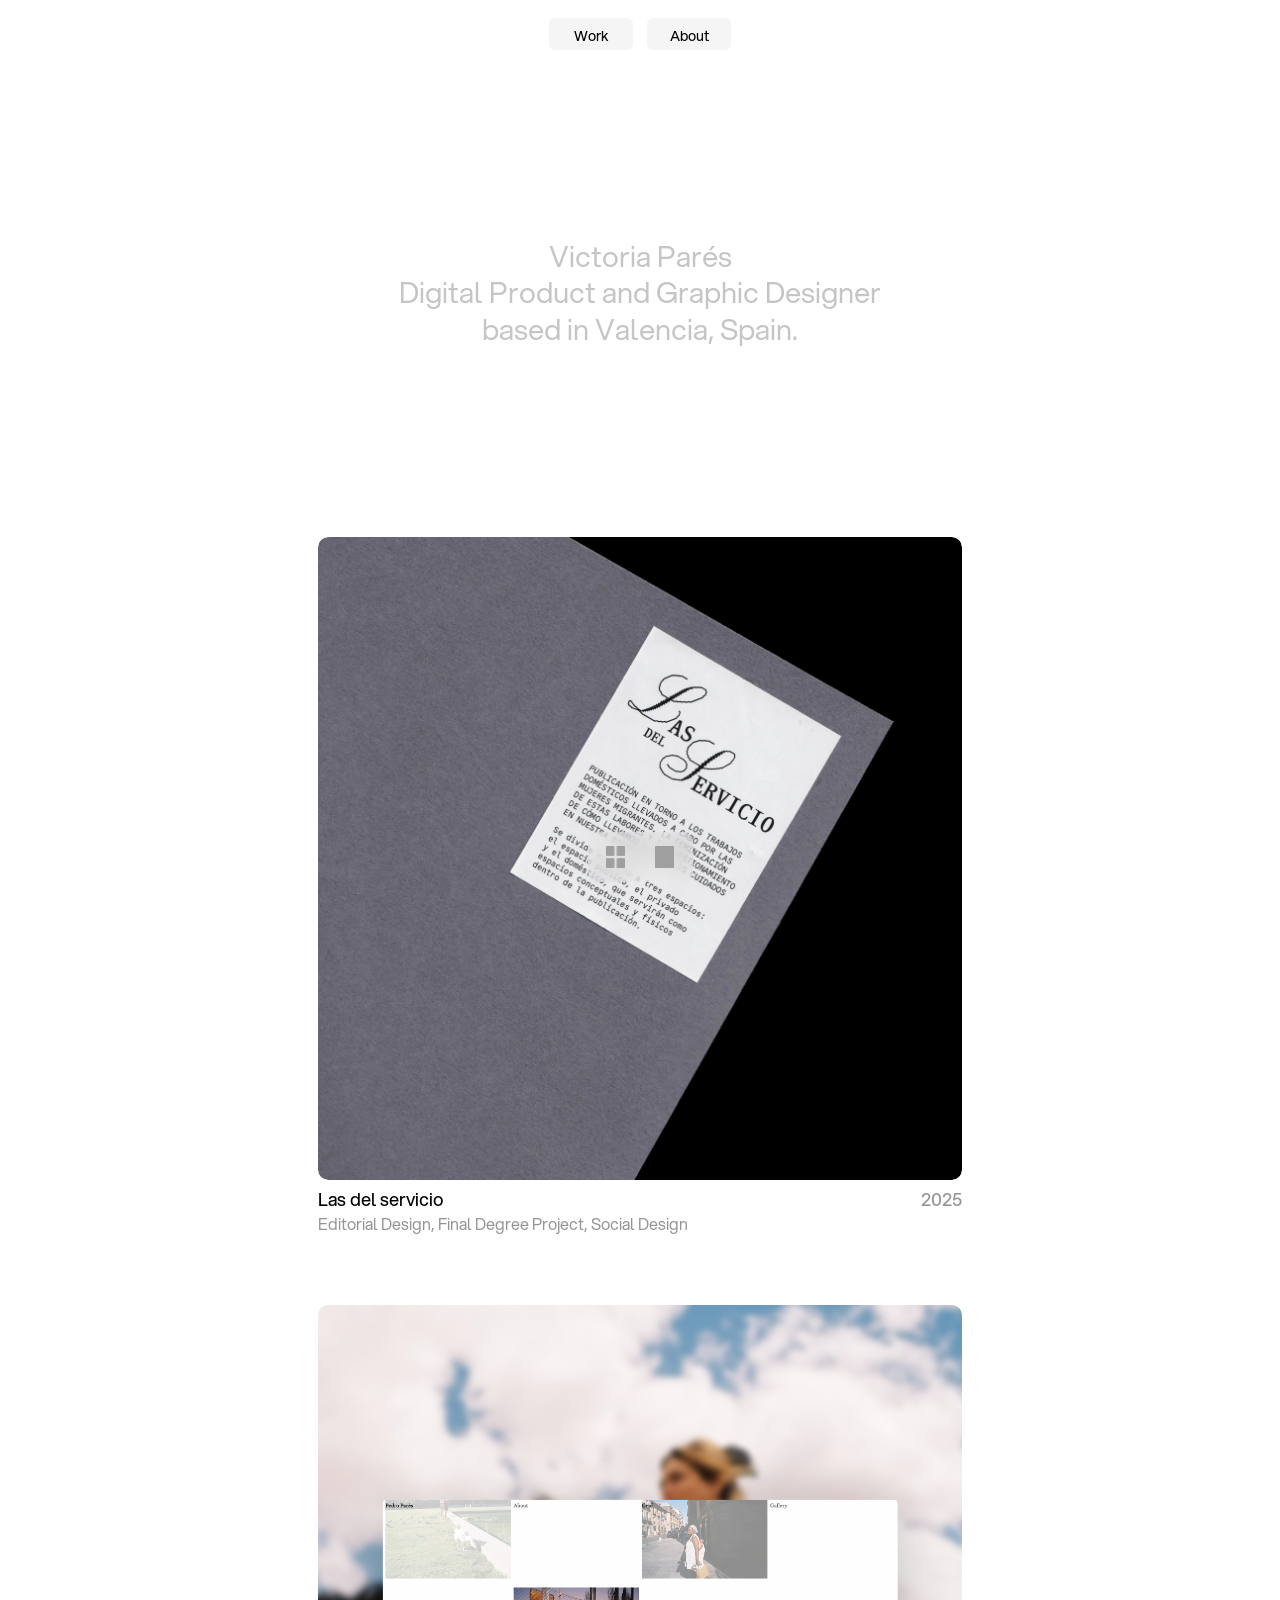
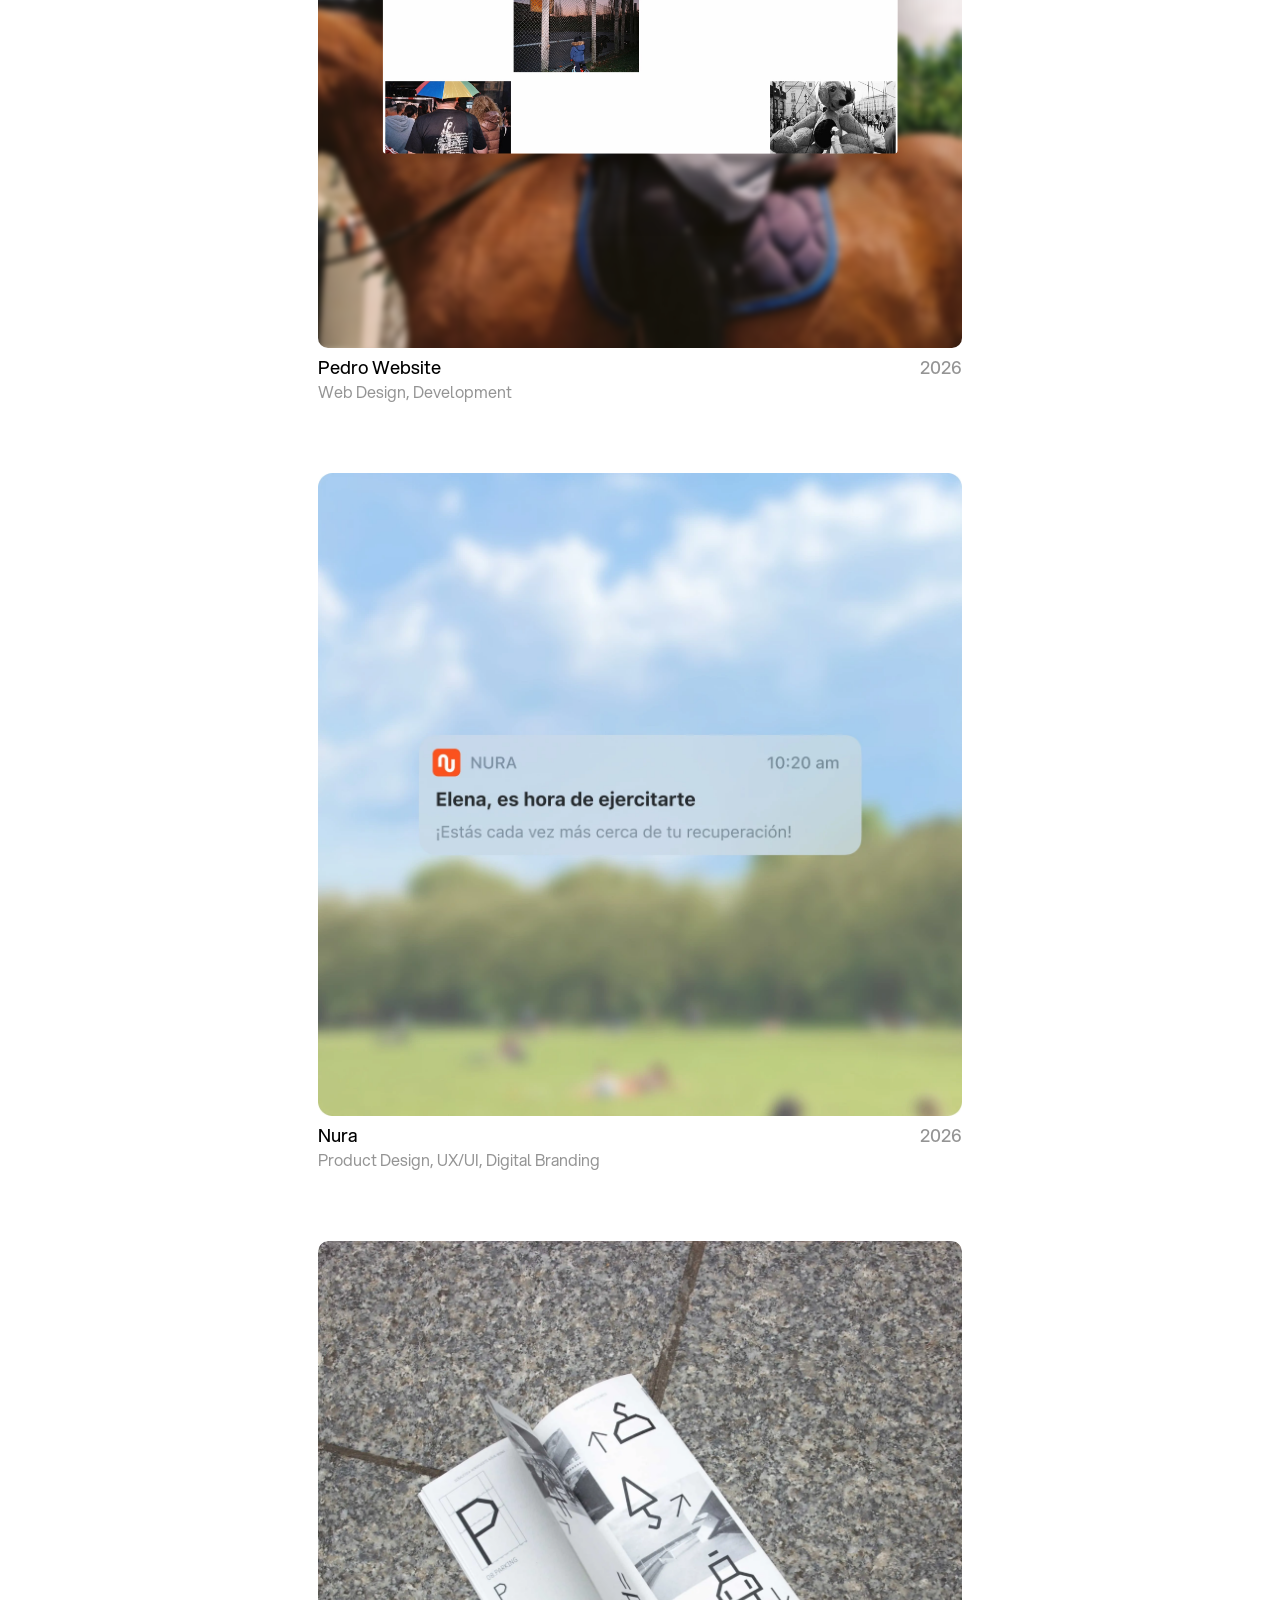
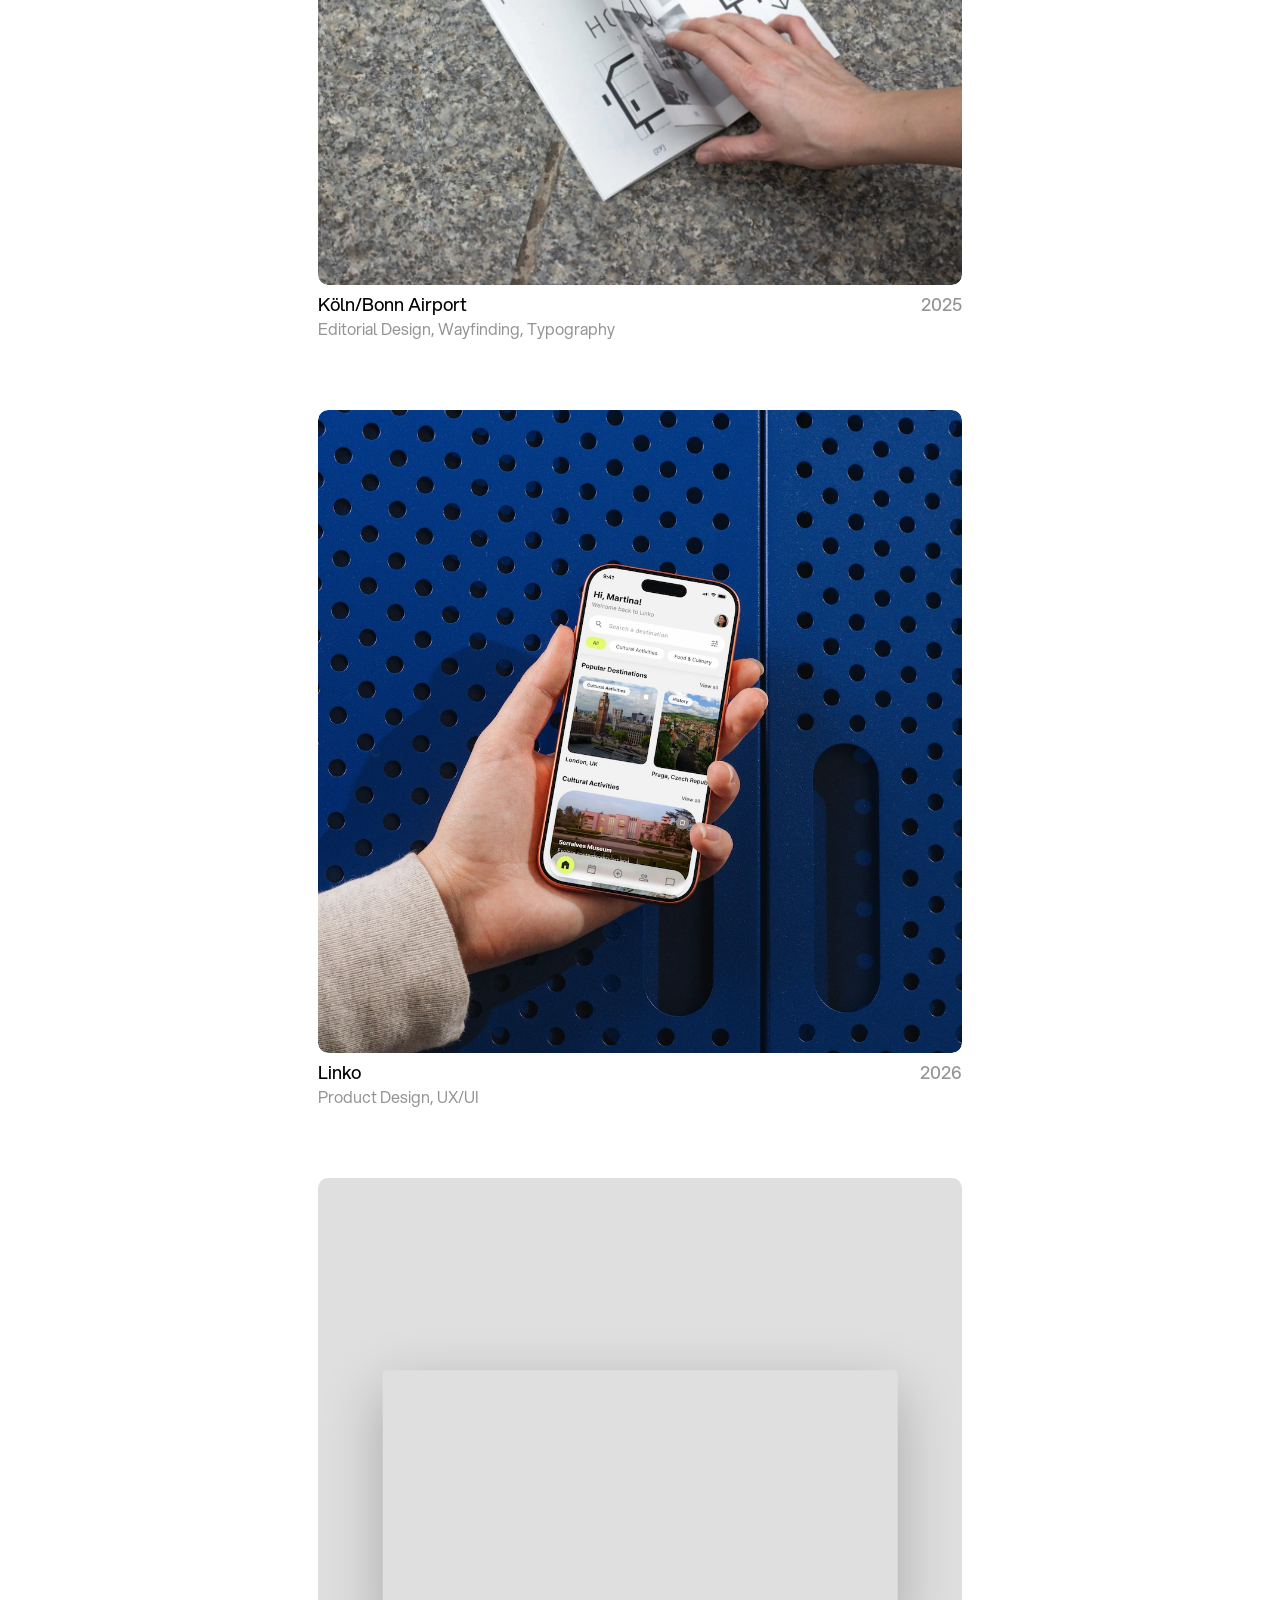
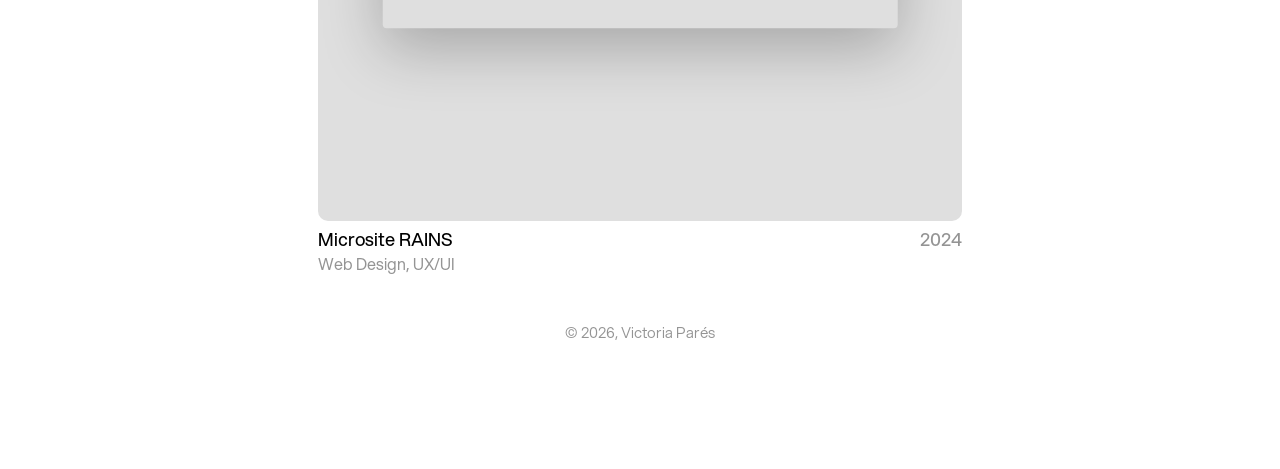
==== commit d66c56bd: "4" ====
--- a/Grid.html
+++ b/Grid.html
@@ -12,7 +12,7 @@
     <meta name="description" content="Victoria Parés, Digital Product Designer and Graphic Designer.">
     <link rel="preload" href="Fuentes/fonts/webfonts/Aspekta-100.woff2" as="font" type="font/woff2" crossorigin> <!--Donde poner la fuente de la web-->
     <link rel="stylesheet" href="css/index.css">
-    <link rel="icon" href="#" type="Media/favicon.png"> 
+    <link rel="icon" type="image/png" href="/Media/favicon.png">
     <script defer src="js/index.js"></script>
 </head>
 
@@ -158,12 +158,12 @@
                 <a href="tfg.html" class="link__project" aria-label="Las del servicio">
                     <div class="media__wrapper">
                         <picture>
-                            <source srcset="Media/Proyecto_3_Default.webp" type="image/webp">
-                            <img src="Media/Proyecto_3_Default.jpg" alt="Cover of the publication Las del servicio" class="media__img media__img--default">
-                        </picture>
-                        <picture>
-                            <source srcset="Media/Proyecto_3_Hover.jpg" type="image/webp">
-                            <img src="Media/Proyecto_3_Hover.jpg" alt="Las del servicio complete project" class="media__img media__img--hover">
+                            <source srcset="Media/Proyecto_3_Default_compress.webp" type="image/webp">
+                            <img src="Media/Proyecto_3_Default_compress.jpg" alt="Cover of the publication Las del servicio" class="media__img media__img--default" width="660" height="660" fetchpriority="high">
+                        </picture>
+                        <picture>
+                            <source media="(hover: hover) and (pointer: fine)" srcset="Media/Proyecto_3_Hover.webp" type="image/webp">
+                            <img src="[data-uri]" alt="Las del servicio complete project" class="media__img media__img--hover" width="660" height="660" loading="lazy">
                         </picture>
                     </div>
                     <div class="section__description">
@@ -179,7 +179,7 @@
             <div class="div__content div__img_1">
                 <a href="Pedro.html" class="link__project" aria-label="Ver proyecto Web Pedro">
                     <div class="media__wrapper media__wrapper--framed">
-                        <img src="Media/grid_19_color_new.webp" alt="Pedro Website Portfolio" class="media__bg">
+                        <img src="Media/grid_19_color_new.webp" alt="Pedro Website Portfolio" class="media__bg" width="660" height="660" loading="lazy">
                         <video 
                             class="media__video--framed" 
                             src="Media/Video_Pedro_3_Home_compress.mp4" 
@@ -206,11 +206,11 @@
                     <div class="media__wrapper">
                         <picture>
                             <source srcset="Media/Proyecto_2_Mockup2.webp" type="image/webp">
-                            <img src="Media/Proyecto_2_Mockup2.jpg" alt="Nura app notification" class="media__img media__img--default">
-                        </picture>
-                        <picture>
-                            <source srcset="Media/Proyecto_4_Default2.webp" type="image/webp">
-                            <img src="Media/Proyecto_4_Default2.jpg" alt="Nura app screens" class="media__img media__img--hover">
+                            <img src="Media/Proyecto_2_Mockup2.jpg" alt="Nura app notification" class="media__img media__img--default" width="660" height="660" loading="lazy">
+                        </picture>
+                        <picture>
+                            <source media="(hover: hover) and (pointer: fine)" srcset="Media/Proyecto_4_Default2.webp" type="image/webp">
+                            <img src="[data-uri]" alt="Nura app screens" class="media__img media__img--hover" width="660" height="660" loading="lazy">
                         </picture>
                     </div>
                     <div class="section__description">
@@ -227,12 +227,12 @@
                 <a href="Wayfinding.html" class="link__project" aria-label="Ver proyecto Wayfinding">
                     <div class="media__wrapper">
                         <picture>
-                            <source srcset="Media/Proyecto_5_Default.webp" type="image/webp">
-                            <img src="Media/Proyecto_5_Default.jpg" alt="Köln/Bonn Airport publication" class="media__img media__img--default">
-                        </picture>
-                        <picture>
-                            <source srcset="Media/Proyecto_5_Hover.webp" type="image/webp">
-                            <img src="Media/Proyecto_5_Hover.jpg" alt="Close up of the Köln/Bonn Airport publication" class="media__img media__img--hover">
+                            <source srcset="Media/Proyecto_5_Default_compress.webp" type="image/webp">
+                            <img src="Media/Proyecto_5_Default_compress.jpg" alt="Köln/Bonn Airport publication" class="media__img media__img--default" width="660" height="660" loading="lazy">
+                        </picture>
+                        <picture>
+                            <source media="(hover: hover) and (pointer: fine)" srcset="Media/Proyecto_5_Hover.webp" type="image/webp">
+                            <img src="[data-uri]" alt="Close up of the Köln/Bonn Airport publication" class="media__img media__img--hover" width="660" height="660" loading="lazy">
                         </picture>
                     </div>
                     <div class="section__description">
@@ -250,11 +250,11 @@
                     <div class="media__wrapper">
                         <picture>
                             <source srcset="Media/Proyecto_Linko_Default_Mockup2.webp" type="image/webp">
-                            <img src="Media/Proyecto_Linko_Default_Mockup2.jpeg" alt="Linko app mockup" class="media__img media__img--default">
-                        </picture>
-                        <picture>
-                            <source srcset="Media/Proyecto_4_Linko_Hover_2.webp" type="image/webp">
-                            <img src="Media/Proyecto_4_Linko_Hover_2.jpg" alt="Linko app screens" class="media__img media__img--hover">
+                            <img src="Media/Proyecto_Linko_Default_Mockup2.jpeg" alt="Linko app mockup" class="media__img media__img--default" width="660" height="660" loading="lazy">
+                        </picture>
+                        <picture>
+                            <source media="(hover: hover) and (pointer: fine)" srcset="Media/Proyecto_4_Linko_Hover_2.webp" type="image/webp">
+                            <img src="[data-uri]" alt="Linko app screens" class="media__img media__img--hover" width="660" height="660" loading="lazy">
                         </picture>
                     </div>
                     <div class="section__description">
--- a/css/index.css
+++ b/css/index.css
@@ -1,43 +1,4 @@
 /* TIPOGRAFÍAS */
-@font-face {
-    font-family: "Aspekta";
-    src: url("../Fuentes/fonts/webfonts/Aspekta-100.woff2") format("woff2");
-    font-weight: 100;
-    font-style: normal;
-    font-display: swap;
-}
-
-@font-face {
-    font-family: "Aspekta";
-    src: url("../Fuentes/fonts/webfonts/Aspekta-150.woff2") format("woff2");
-    font-weight: 150;
-    font-style: normal;
-    font-display: swap;
-}
-
-@font-face {
-    font-family: "Aspekta";
-    src: url("../Fuentes/fonts/webfonts/Aspekta-200.woff2") format("woff2");
-    font-weight: 200;
-    font-style: normal;
-    font-display: swap;
-}
-
-@font-face {
-    font-family: "Aspekta";
-    src: url("../Fuentes/fonts/webfonts/Aspekta-250.woff2") format("woff2");
-    font-weight: 250;
-    font-style: normal;
-    font-display: swap;
-}
-
-@font-face {
-    font-family: "Aspekta";
-    src: url("../Fuentes/fonts/webfonts/Aspekta-300.woff2") format("woff2");
-    font-weight: 300;
-    font-style: normal;
-    font-display: swap;
-}
 
 @font-face {
     font-family: "Aspekta";
@@ -199,6 +160,10 @@
     border-radius: 4px; /* esquinas redondeadas */
     aspect-ratio: auto;
     object-fit: cover;
+}
+
+.pedro_video_up {
+    clip-path: inset(1px 0 0 0);
 }
 
 @media (prefers-reduced-motion: reduce) {
@@ -515,6 +480,7 @@
     font-size: 29px;
     line-height: 125%;
     font-family: var(--font-family);
+    white-space: nowrap;
 }
 
 /* CONTENT */
@@ -1052,7 +1018,7 @@
 
      /* MEDIA WORK */
     .section__h1 {
-    font-size: 30px;
+    font-size: clamp(15px, 4.85vw, 29px);
     }
 
     :root {
@@ -1084,7 +1050,6 @@
     /* MEDIA WORK */
 
     .section__h1 {
-    font-size: 20px;
     line-height: 126%;
     }
 
@@ -1164,16 +1129,6 @@
     }
 }
 
-@media (max-width: 375px) {
-    .section__hero {
-        width: 92%;
-    }
-
-    .section__h1 {
-        font-size: 19px;
-        line-height: 129%;
-    }
-}
 /* MEDIA QUERYS */
 
 
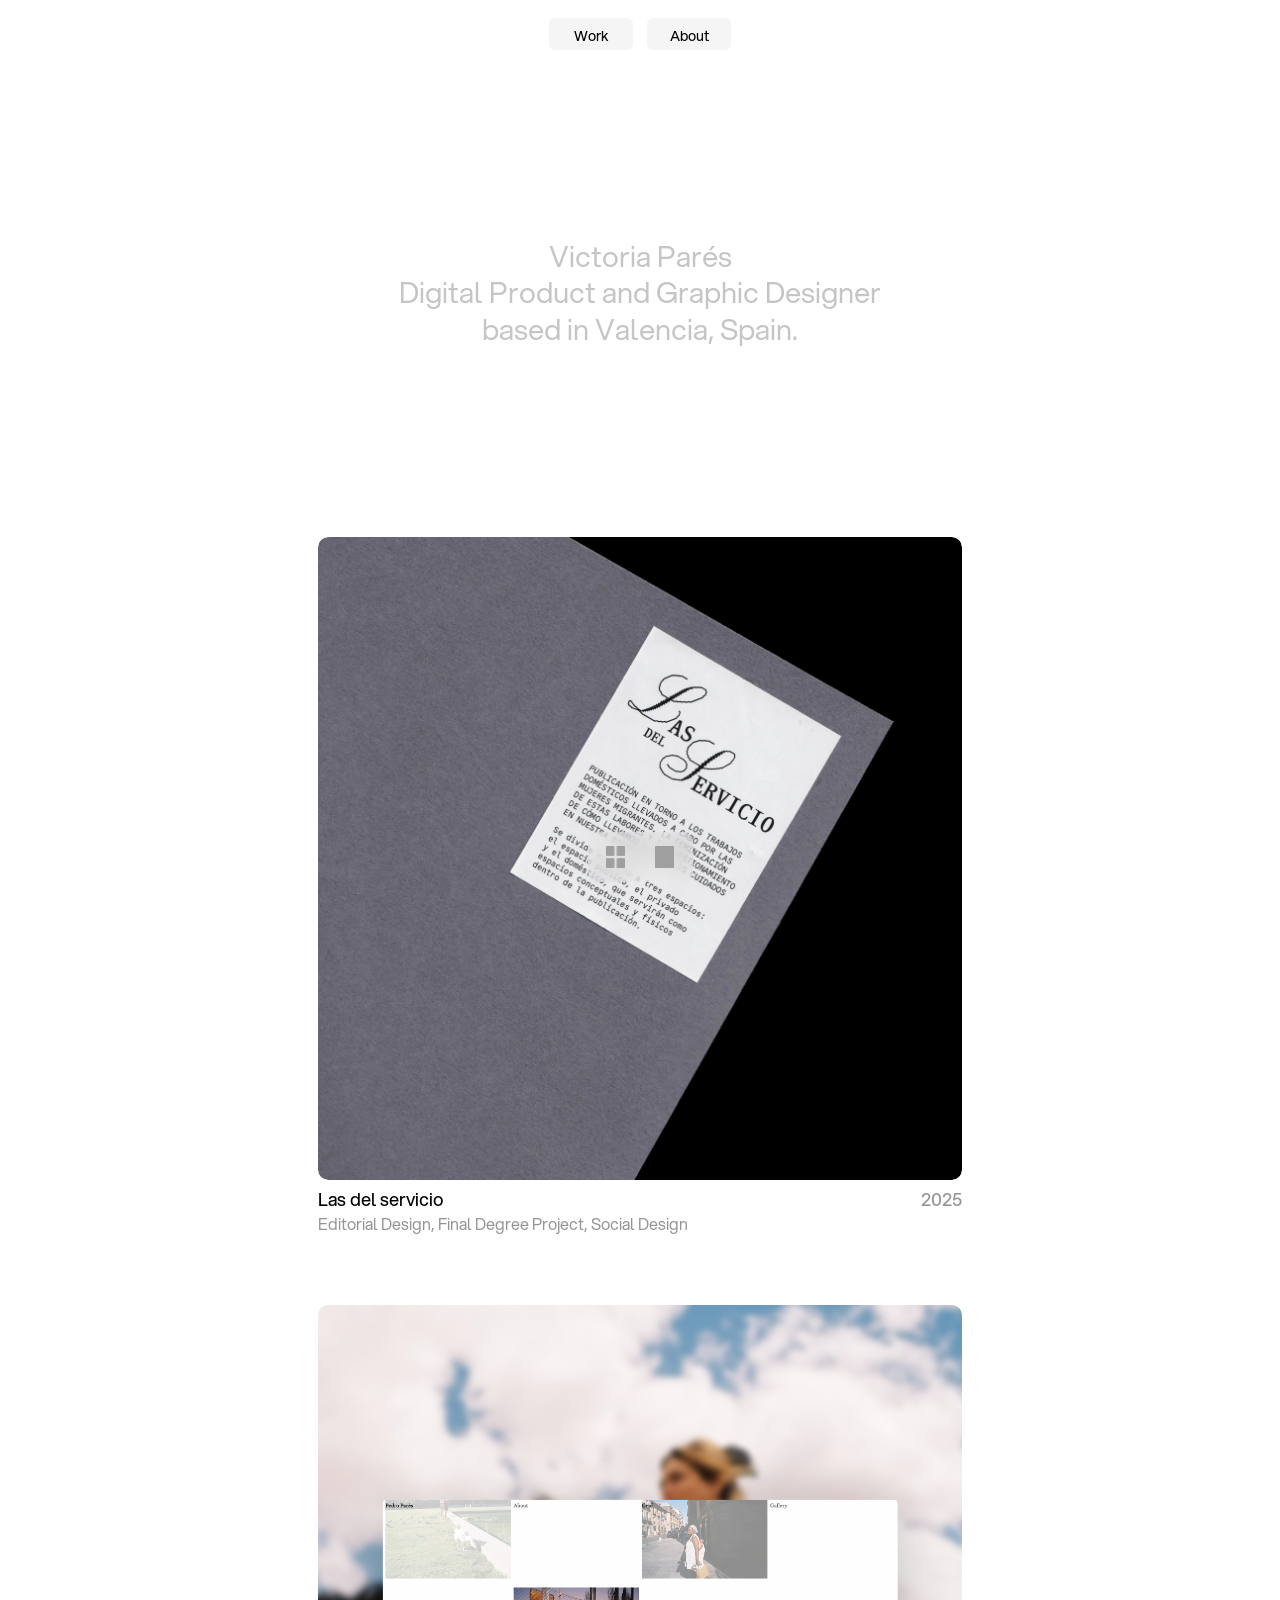
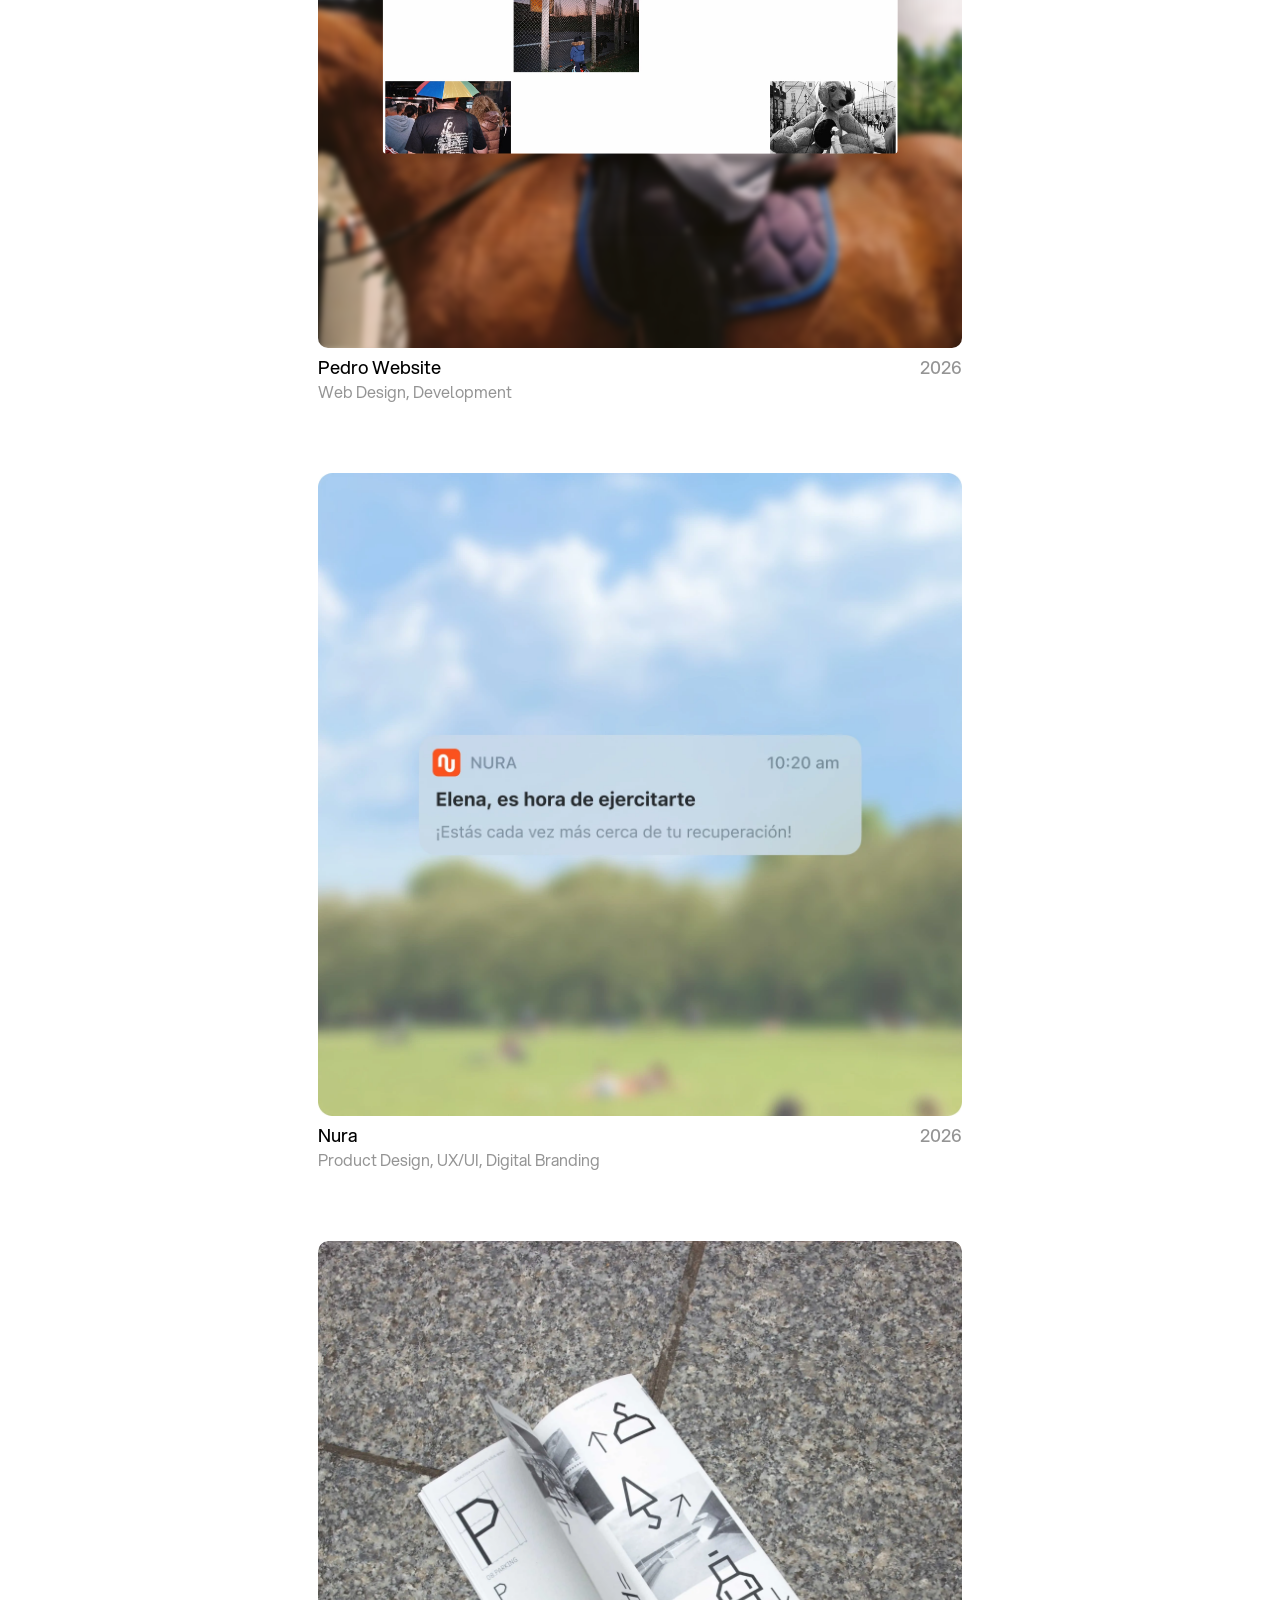
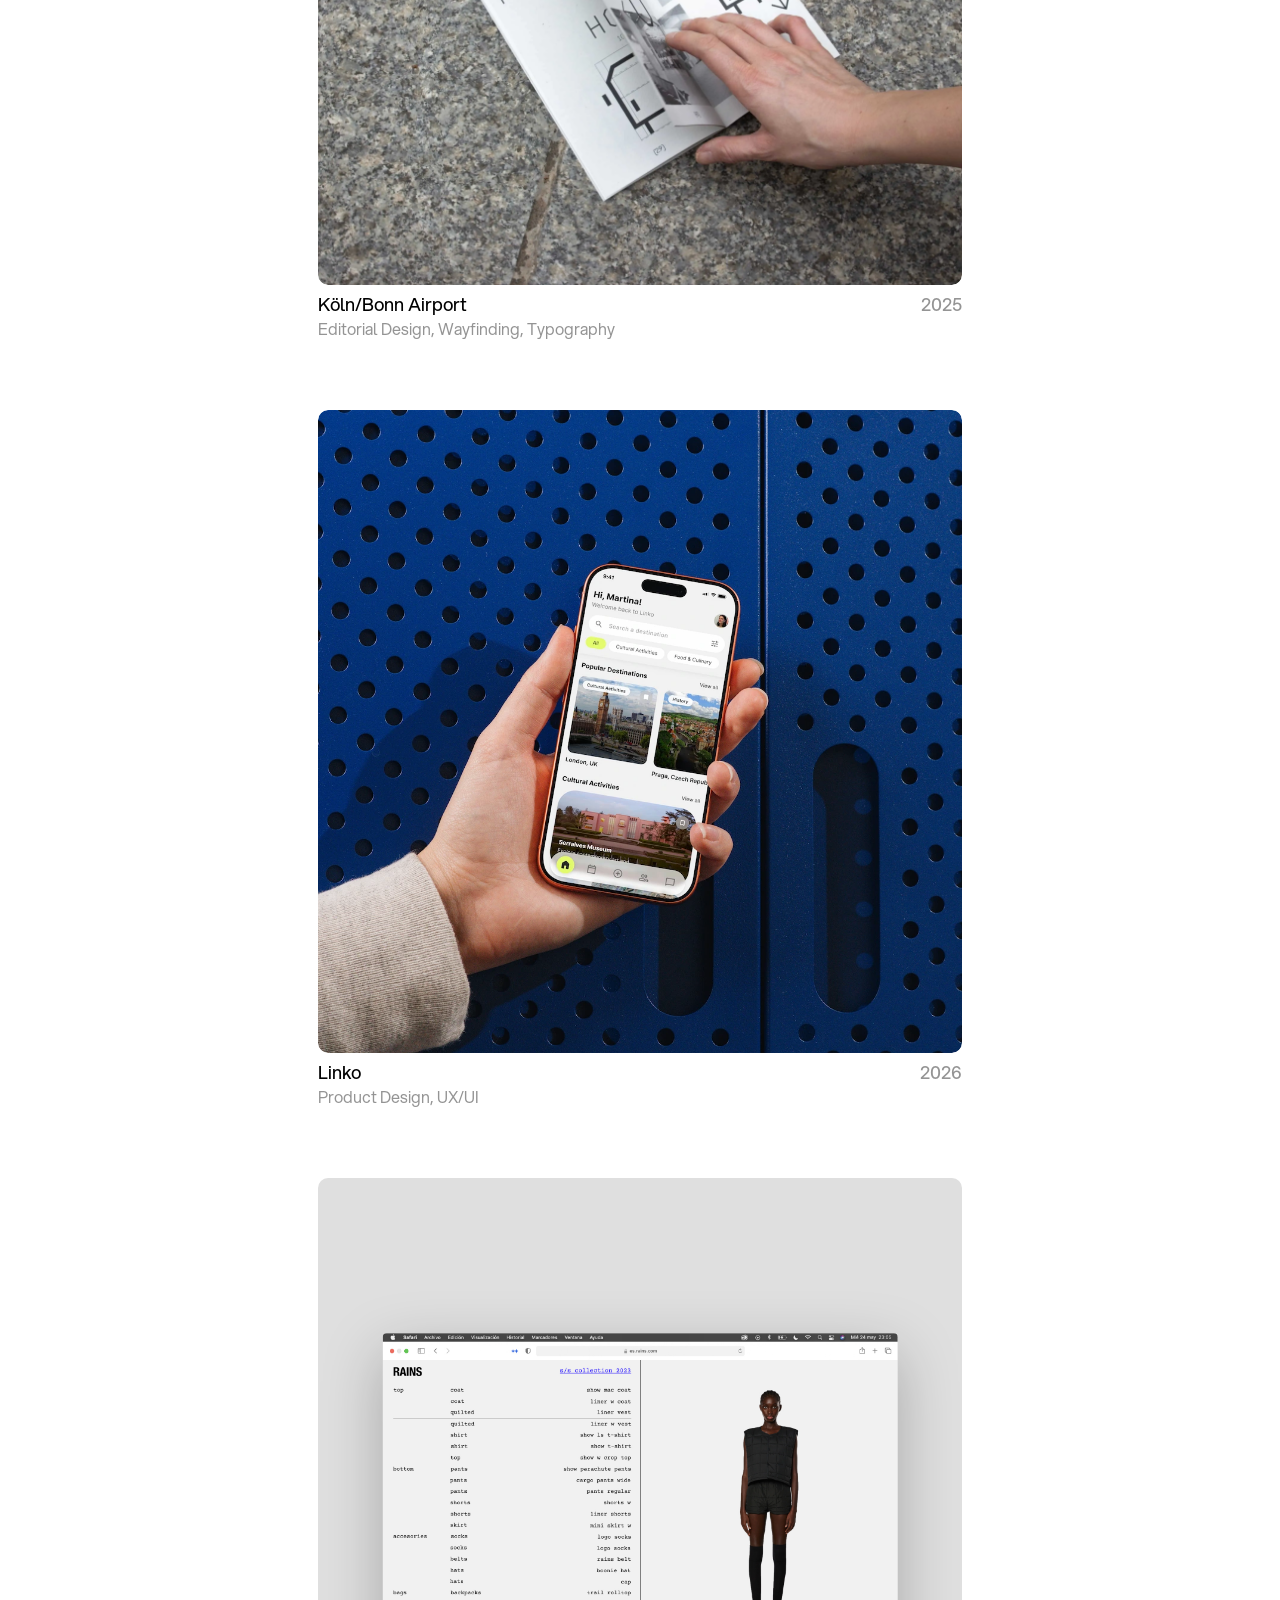
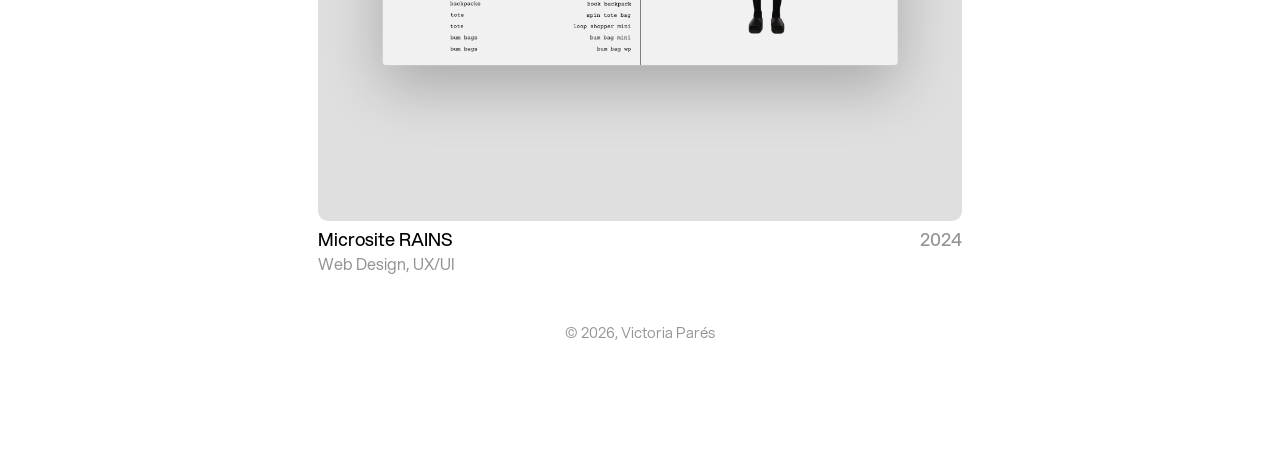
==== commit aaeb794f: "5" ====
--- a/Grid.html
+++ b/Grid.html
@@ -183,12 +183,12 @@
                         <video 
                             class="media__video--framed" 
                             src="Media/Video_Pedro_3_Home_compress.mp4" 
-                            poster="Media/Video_Pedro_3_Home 1.jpg"
+                            poster="Media/Video_Pedro_3_Home-1.webp"
                             autoplay 
                             muted 
                             loop 
                             playsinline
-                            preload="metadata">
+                            preload="none">
                         </video>
                     </div>
                     <div class="section__description">
@@ -277,7 +277,7 @@
                         muted
                         loop
                         playsinline
-                        preload="metadata"
+                        preload="none"
                         disablepictureinpicture
                         controlslist="nodownload nofullscreen noremoteplayback">
                     </video>
